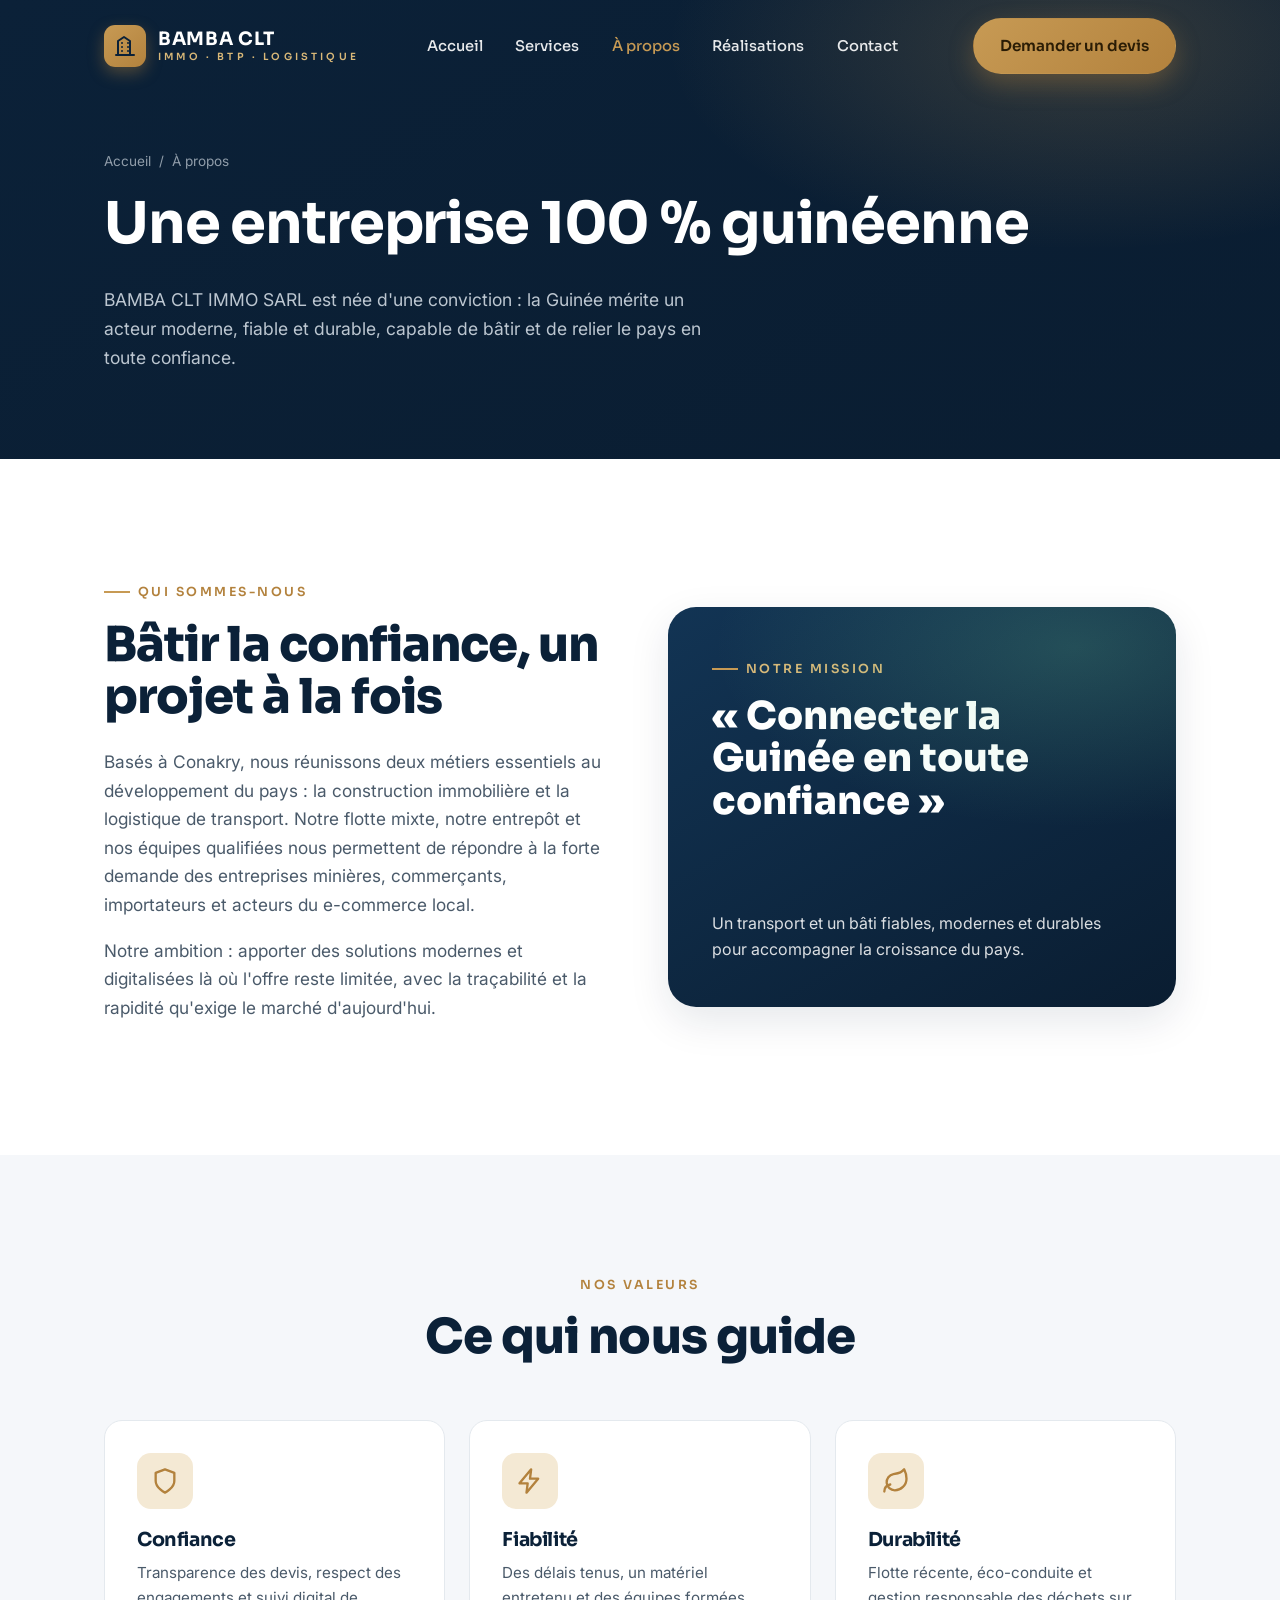
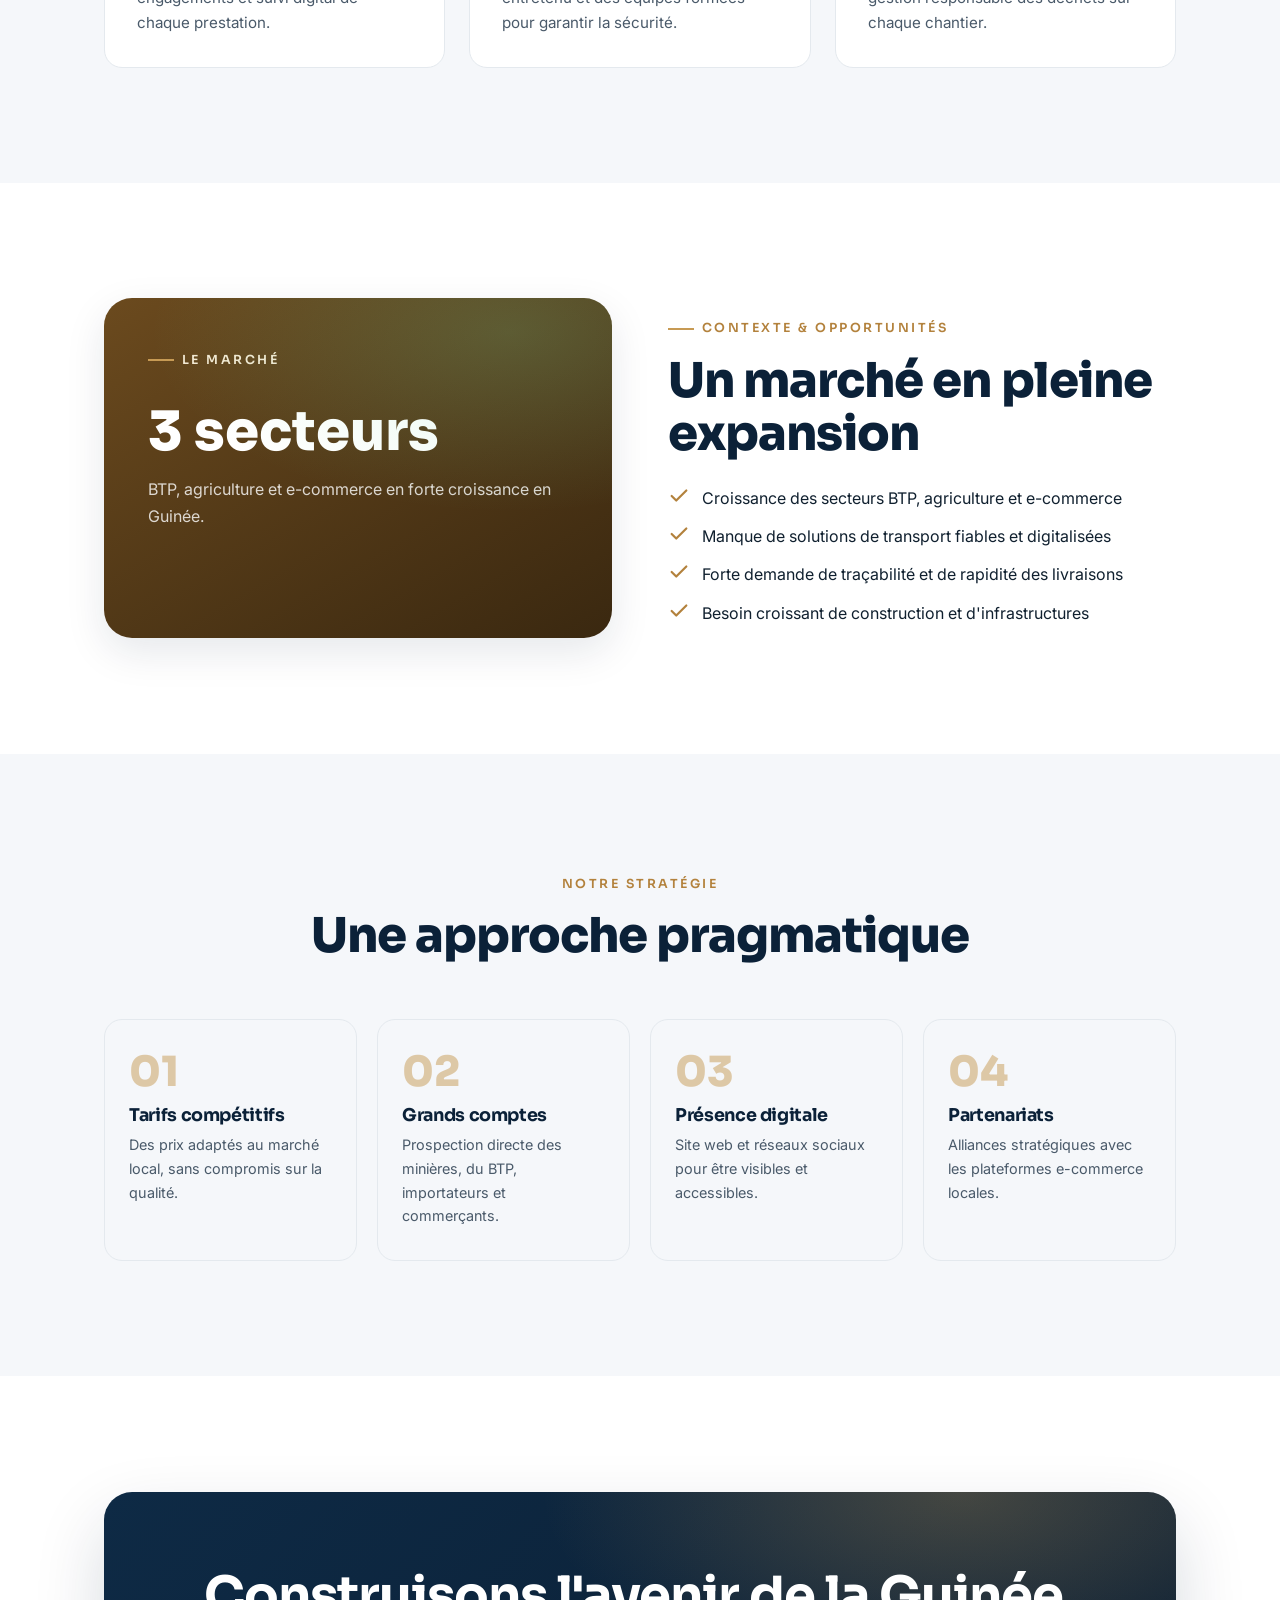
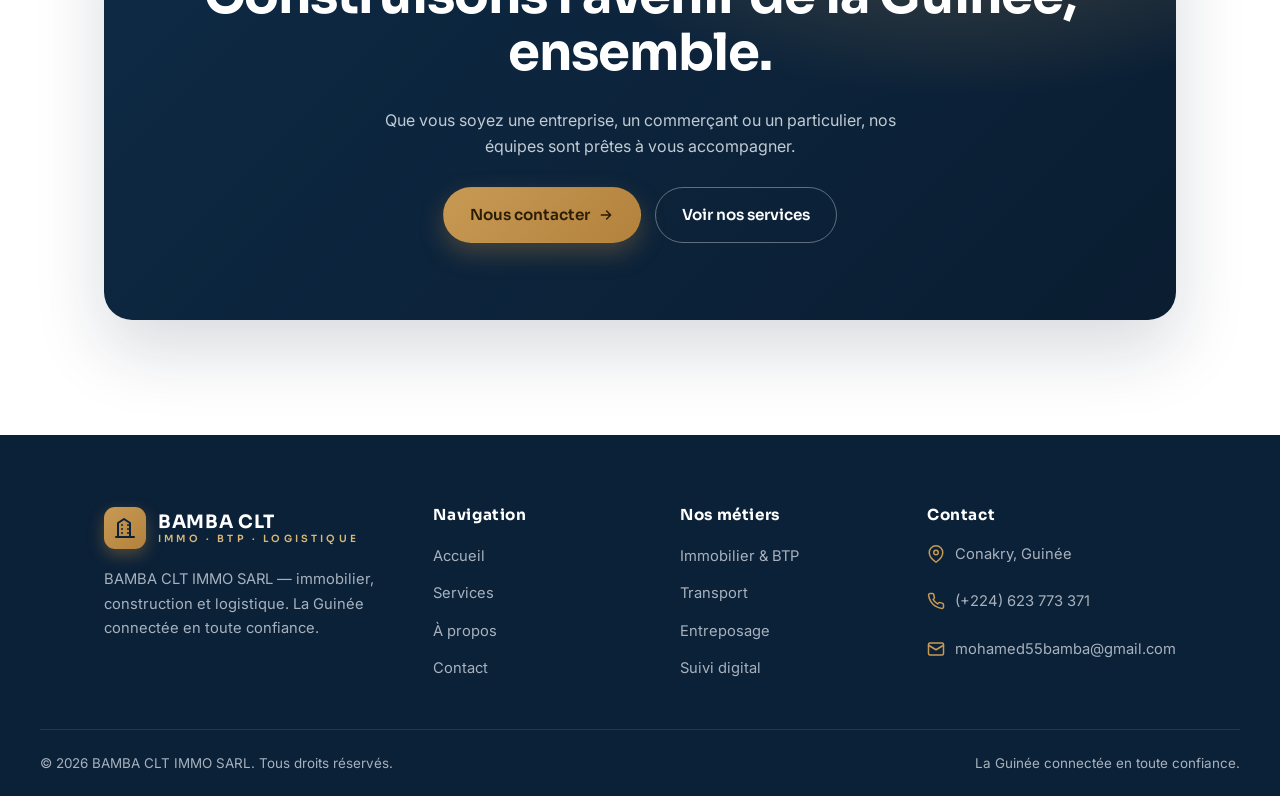
==== a-propos.html @ db842054 "feat: site web BAMBA CLT (immobilier, BTP & logistique) Site vitrine multi-pages, responsive et sans" ====
<!DOCTYPE html>
<html lang="fr">
<head>
<meta charset="UTF-8">
<meta name="viewport" content="width=device-width, initial-scale=1.0">
<title>À propos — BAMBA CLT</title>
<meta name="description" content="BAMBA CLT IMMO SARL, entreprise 100% guinéenne basée à Conakry : notre vision, nos valeurs, notre engagement durable et notre stratégie.">
<link rel="icon" type="image/png" href="assets/img/logo.png">
<link rel="preconnect" href="https://fonts.googleapis.com">
<link rel="preconnect" href="https://fonts.gstatic.com" crossorigin>
<link href="https://fonts.googleapis.com/css2?family=Sora:wght@400;500;600;700;800&family=Inter:wght@400;500;600&display=swap" rel="stylesheet">
<link rel="stylesheet" href="assets/css/style.css">
</head>
<body>

<header class="site-header">
  <div class="wrap nav">
    <a href="index.html" class="brand">
      <span class="brand-mark"><svg viewBox="0 0 24 24" fill="none" stroke="currentColor" stroke-width="2" stroke-linecap="round" stroke-linejoin="round"><path d="M3 21h18"/><path d="M5 21V7l6-4 6 4v14"/><path d="M9 9h.01M9 13h.01M9 17h.01M15 9h.01M15 13h.01M15 17h.01"/></svg></span>
      <span class="brand-name"><b>BAMBA CLT</b><span>Immo &middot; BTP &middot; Logistique</span></span>
    </a>
    <nav class="nav-links">
      <a href="index.html">Accueil</a>
      <a href="services.html">Services</a>
      <a href="a-propos.html" class="active">À propos</a>
      <a href="index.html#realisations">Réalisations</a>
      <a href="contact.html">Contact</a>
    </nav>
    <a href="contact.html" class="btn btn-gold nav-cta">Demander un devis</a>
    <button class="nav-toggle" aria-label="Ouvrir le menu"><span></span><span></span><span></span></button>
  </div>
</header>

<div class="mobile-panel" aria-hidden="true">
  <button class="close" aria-label="Fermer">&times;</button>
  <a href="index.html">Accueil</a>
  <a href="services.html">Services</a>
  <a href="a-propos.html">À propos</a>
  <a href="index.html#realisations">Réalisations</a>
  <a href="contact.html">Contact</a>
  <a href="contact.html" class="btn btn-gold">Demander un devis</a>
</div>

<section class="page-hero">
  <div class="wrap">
    <div class="crumbs"><a href="index.html">Accueil</a> / <span>À propos</span></div>
    <h1 data-reveal>Une entreprise 100&nbsp;% guinéenne</h1>
    <p data-reveal class="d1">BAMBA CLT IMMO SARL est née d'une conviction : la Guinée mérite un acteur moderne, fiable et durable, capable de bâtir et de relier le pays en toute confiance.</p>
  </div>
</section>

<!-- STORY -->
<section class="section">
  <div class="wrap split">
    <div data-reveal>
      <span class="kicker">Qui sommes-nous</span>
      <h2 class="section-title">Bâtir la confiance, un projet à la fois</h2>
      <p class="section-sub">Basés à Conakry, nous réunissons deux métiers essentiels au développement du pays : la construction immobilière et la logistique de transport. Notre flotte mixte, notre entrepôt et nos équipes qualifiées nous permettent de répondre à la forte demande des entreprises minières, commerçants, importateurs et acteurs du e-commerce local.</p>
      <p class="section-sub">Notre ambition : apporter des solutions modernes et digitalisées là où l'offre reste limitée, avec la traçabilité et la rapidité qu'exige le marché d'aujourd'hui.</p>
    </div>
    <div class="eco-visual d1" data-reveal style="background:linear-gradient(150deg,var(--navy-700),#0a1d31)">
      <div>
        <span class="kicker" style="color:var(--gold-400)">Notre mission</span>
        <div class="big" style="font-size:2.4rem;line-height:1.1">« Connecter la Guinée en toute confiance »</div>
      </div>
      <p style="position:relative;color:rgba(255,255,255,.85);margin:0">Un transport et un bâti fiables, modernes et durables pour accompagner la croissance du pays.</p>
    </div>
  </div>
</section>

<!-- VALUES -->
<section class="section" style="background:var(--cloud)">
  <div class="wrap">
    <div class="section-head center" data-reveal>
      <span class="kicker">Nos valeurs</span>
      <h2 class="section-title">Ce qui nous guide</h2>
    </div>
    <div class="services-grid">
      <article class="service-card" data-reveal>
        <div class="service-ico"><svg viewBox="0 0 24 24" fill="none" stroke="currentColor" stroke-width="2" stroke-linecap="round" stroke-linejoin="round"><path d="M12 22s8-4 8-10V5l-8-3-8 3v7c0 6 8 10 8 10z"/></svg></div>
        <h3>Confiance</h3>
        <p>Transparence des devis, respect des engagements et suivi digital de chaque prestation.</p>
      </article>
      <article class="service-card d1" data-reveal>
        <div class="service-ico"><svg viewBox="0 0 24 24" fill="none" stroke="currentColor" stroke-width="2" stroke-linecap="round" stroke-linejoin="round"><path d="M13 2 3 14h7l-1 8 10-12h-7l1-8z"/></svg></div>
        <h3>Fiabilité</h3>
        <p>Des délais tenus, un matériel entretenu et des équipes formées pour garantir la sécurité.</p>
      </article>
      <article class="service-card d2" data-reveal>
        <div class="service-ico"><svg viewBox="0 0 24 24" fill="none" stroke="currentColor" stroke-width="2" stroke-linecap="round" stroke-linejoin="round"><path d="M11 20A7 7 0 0 1 9.8 6.1C15.5 5 17 4.48 19 2c1 2 2 4.18 2 8 0 5.5-4.78 10-10 10Z"/><path d="M2 21c0-3 1.85-5.36 5.08-6"/></svg></div>
        <h3>Durabilité</h3>
        <p>Flotte récente, éco-conduite et gestion responsable des déchets sur chaque chantier.</p>
      </article>
    </div>
  </div>
</section>

<!-- CONTEXT / OPPORTUNITY -->
<section class="section">
  <div class="wrap split">
    <div class="eco-visual" data-reveal style="background:linear-gradient(150deg,#6b4a1e,#3a2810);min-height:340px">
      <div>
        <span class="kicker" style="color:var(--gold-100)">Le marché</span>
        <div class="big">3 secteurs</div>
        <div class="cap">BTP, agriculture et e-commerce en forte croissance en Guinée.</div>
      </div>
    </div>
    <div data-reveal class="d1">
      <span class="kicker">Contexte &amp; opportunités</span>
      <h2 class="section-title">Un marché en pleine expansion</h2>
      <ul class="check-list">
        <li><svg viewBox="0 0 24 24" fill="none" stroke="currentColor" stroke-width="2.4" stroke-linecap="round" stroke-linejoin="round"><path d="M20 6 9 17l-5-5"/></svg> Croissance des secteurs BTP, agriculture et e-commerce</li>
        <li><svg viewBox="0 0 24 24" fill="none" stroke="currentColor" stroke-width="2.4" stroke-linecap="round" stroke-linejoin="round"><path d="M20 6 9 17l-5-5"/></svg> Manque de solutions de transport fiables et digitalisées</li>
        <li><svg viewBox="0 0 24 24" fill="none" stroke="currentColor" stroke-width="2.4" stroke-linecap="round" stroke-linejoin="round"><path d="M20 6 9 17l-5-5"/></svg> Forte demande de traçabilité et de rapidité des livraisons</li>
        <li><svg viewBox="0 0 24 24" fill="none" stroke="currentColor" stroke-width="2.4" stroke-linecap="round" stroke-linejoin="round"><path d="M20 6 9 17l-5-5"/></svg> Besoin croissant de construction et d'infrastructures</li>
      </ul>
    </div>
  </div>
</section>

<!-- STRATEGY -->
<section class="section" style="background:var(--cloud)">
  <div class="wrap">
    <div class="section-head center" data-reveal>
      <span class="kicker">Notre stratégie</span>
      <h2 class="section-title">Une approche pragmatique</h2>
    </div>
    <div class="process-grid">
      <div class="step" data-reveal><div class="num"></div><h4>Tarifs compétitifs</h4><p>Des prix adaptés au marché local, sans compromis sur la qualité.</p></div>
      <div class="step d1" data-reveal><div class="num"></div><h4>Grands comptes</h4><p>Prospection directe des minières, du BTP, importateurs et commerçants.</p></div>
      <div class="step d2" data-reveal><div class="num"></div><h4>Présence digitale</h4><p>Site web et réseaux sociaux pour être visibles et accessibles.</p></div>
      <div class="step d3" data-reveal><div class="num"></div><h4>Partenariats</h4><p>Alliances stratégiques avec les plateformes e-commerce locales.</p></div>
    </div>
  </div>
</section>

<!-- CTA -->
<section class="section">
  <div class="wrap">
    <div class="cta-band" data-reveal>
      <h2>Construisons l'avenir de la Guinée, ensemble.</h2>
      <p>Que vous soyez une entreprise, un commerçant ou un particulier, nos équipes sont prêtes à vous accompagner.</p>
      <div class="cta-actions">
        <a href="contact.html" class="btn btn-gold">Nous contacter
          <svg viewBox="0 0 24 24" fill="none" stroke="currentColor" stroke-width="2.2" stroke-linecap="round" stroke-linejoin="round"><path d="M5 12h14M13 6l6 6-6 6"/></svg>
        </a>
        <a href="services.html" class="btn btn-ghost">Voir nos services</a>
      </div>
    </div>
  </div>
</section>

<footer class="site-footer">
  <div class="wrap footer-grid">
    <div class="footer-about">
      <a href="index.html" class="brand">
        <span class="brand-mark"><svg viewBox="0 0 24 24" fill="none" stroke="currentColor" stroke-width="2" stroke-linecap="round" stroke-linejoin="round"><path d="M3 21h18"/><path d="M5 21V7l6-4 6 4v14"/><path d="M9 9h.01M9 13h.01M9 17h.01M15 9h.01M15 13h.01M15 17h.01"/></svg></span>
        <span class="brand-name"><b>BAMBA CLT</b><span>Immo &middot; BTP &middot; Logistique</span></span>
      </a>
      <p>BAMBA CLT IMMO SARL — immobilier, construction et logistique. La Guinée connectée en toute confiance.</p>
    </div>
    <div><h4>Navigation</h4><ul class="footer-links"><li><a href="index.html">Accueil</a></li><li><a href="services.html">Services</a></li><li><a href="a-propos.html">À propos</a></li><li><a href="contact.html">Contact</a></li></ul></div>
    <div><h4>Nos métiers</h4><ul class="footer-links"><li><a href="services.html#btp">Immobilier &amp; BTP</a></li><li><a href="services.html#logistique">Transport</a></li><li><a href="services.html#logistique">Entreposage</a></li><li><a href="services.html#logistique">Suivi digital</a></li></ul></div>
    <div><h4>Contact</h4><ul class="footer-links footer-contact">
      <li><svg viewBox="0 0 24 24" fill="none" stroke="currentColor" stroke-width="2" stroke-linecap="round" stroke-linejoin="round"><path d="M21 10c0 7-9 13-9 13s-9-6-9-13a9 9 0 0 1 18 0z"/><circle cx="12" cy="10" r="3"/></svg> Conakry, Guinée</li>
      <li><svg viewBox="0 0 24 24" fill="none" stroke="currentColor" stroke-width="2" stroke-linecap="round" stroke-linejoin="round"><path d="M22 16.92v3a2 2 0 0 1-2.18 2 19.79 19.79 0 0 1-8.63-3.07 19.5 19.5 0 0 1-6-6 19.79 19.79 0 0 1-3.07-8.67A2 2 0 0 1 4.11 2h3a2 2 0 0 1 2 1.72c.13.96.36 1.9.7 2.81a2 2 0 0 1-.45 2.11L8.09 9.91a16 16 0 0 0 6 6l1.27-1.27a2 2 0 0 1 2.11-.45c.9.34 1.85.57 2.81.7A2 2 0 0 1 22 16.92z"/></svg> <a href="tel:+224623773371">(+224) 623 773 371</a></li>
      <li><svg viewBox="0 0 24 24" fill="none" stroke="currentColor" stroke-width="2" stroke-linecap="round" stroke-linejoin="round"><rect x="2" y="4" width="20" height="16" rx="2"/><path d="m22 7-10 6L2 7"/></svg> <a href="mailto:mohamed55bamba@gmail.com">mohamed55bamba@gmail.com</a></li>
    </ul></div>
  </div>
  <div class="wrap footer-bottom">
    <span>&copy; <span id="year">2026</span> BAMBA CLT IMMO SARL. Tous droits réservés.</span>
    <span>La Guinée connectée en toute confiance.</span>
  </div>
</footer>

<script src="assets/js/main.js"></script>
</body>
</html>
---- assets/css/style.css ----
/* ============================================================
   BAMBA CLT — Design System
   Immobilier • BTP • Logistique
   Palette : Bleu marine profond + Or / bronze
   ============================================================ */

:root {
  /* Brand */
  --navy-900: #0b2138;
  --navy-800: #0e2a45;
  --navy-700: #123454;
  --navy-600: #1a4a75;
  --navy-500: #2a6394;
  --gold-600: #b3823d;
  --gold-500: #c79a54;
  --gold-400: #d9b878;
  --gold-100: #f4e9d4;

  /* Neutrals */
  --ink: #10202f;
  --slate: #4a5a6a;
  --mist: #8496a6;
  --line: #e4e9ee;
  --cloud: #f5f7fa;
  --paper: #ffffff;

  --bg: #ffffff;
  --shadow-sm: 0 2px 10px rgba(11, 33, 56, .06);
  --shadow-md: 0 14px 40px rgba(11, 33, 56, .10);
  --shadow-lg: 0 30px 70px rgba(11, 33, 56, .16);

  --radius: 18px;
  --radius-sm: 12px;
  --radius-lg: 28px;

  --maxw: 1200px;
  --gutter: clamp(20px, 5vw, 64px);

  --ff-head: "Sora", system-ui, sans-serif;
  --ff-body: "Inter", system-ui, sans-serif;

  --ease: cubic-bezier(.22, 1, .36, 1);
}

* { box-sizing: border-box; }

html { scroll-behavior: smooth; scroll-padding-top: 92px; }

body {
  margin: 0;
  font-family: var(--ff-body);
  color: var(--ink);
  background: var(--bg);
  line-height: 1.65;
  -webkit-font-smoothing: antialiased;
  overflow-x: hidden;
}

img { max-width: 100%; display: block; }
a { color: inherit; text-decoration: none; }

h1, h2, h3, h4 {
  font-family: var(--ff-head);
  line-height: 1.1;
  margin: 0 0 .5em;
  letter-spacing: -0.02em;
  color: var(--navy-900);
}

p { margin: 0 0 1em; }

.wrap { max-width: var(--maxw); margin-inline: auto; padding-inline: var(--gutter); }

/* ---------- Buttons ---------- */
.btn {
  display: inline-flex; align-items: center; gap: .55em;
  font-family: var(--ff-head);
  font-weight: 600; font-size: .95rem;
  padding: .95em 1.7em;
  border-radius: 999px;
  border: 1.5px solid transparent;
  cursor: pointer;
  transition: transform .3s var(--ease), box-shadow .3s var(--ease), background .3s, color .3s, border-color .3s;
  will-change: transform;
}
.btn svg { width: 1.05em; height: 1.05em; }
.btn-gold {
  background: linear-gradient(135deg, var(--gold-500), var(--gold-600));
  color: #2a1c05;
  box-shadow: 0 10px 24px rgba(179, 130, 61, .34);
}
.btn-gold:hover { transform: translateY(-3px); box-shadow: 0 16px 34px rgba(179, 130, 61, .46); }
.btn-navy { background: var(--navy-800); color: #fff; }
.btn-navy:hover { transform: translateY(-3px); background: var(--navy-700); box-shadow: var(--shadow-md); }
.btn-ghost { border-color: rgba(255,255,255,.35); color: #fff; }
.btn-ghost:hover { background: rgba(255,255,255,.12); border-color: #fff; }
.btn-outline { border-color: var(--line); color: var(--navy-800); background: #fff; }
.btn-outline:hover { border-color: var(--gold-500); color: var(--gold-600); transform: translateY(-3px); }

/* ---------- Header / Nav ---------- */
.site-header {
  position: fixed; inset: 0 0 auto 0; z-index: 100;
  transition: background .4s var(--ease), box-shadow .4s, padding .4s;
  padding: 18px 0;
}
.site-header.scrolled {
  background: rgba(255,255,255,.86);
  backdrop-filter: blur(14px) saturate(140%);
  box-shadow: var(--shadow-sm);
  padding: 10px 0;
}
.nav { display: flex; align-items: center; justify-content: space-between; gap: 24px; }
.brand { display: flex; align-items: center; gap: 12px; font-family: var(--ff-head); font-weight: 800; }
.brand-mark {
  width: 42px; height: 42px; border-radius: 11px; flex: none;
  background: linear-gradient(140deg, var(--gold-500), var(--gold-600));
  display: grid; place-items: center; color: var(--navy-900);
  box-shadow: 0 6px 16px rgba(179,130,61,.4);
}
.brand-mark svg { width: 24px; height: 24px; }
.brand-name { display: flex; flex-direction: column; line-height: 1; }
.brand-name b { font-size: 1.15rem; letter-spacing: .04em; color: #fff; transition: color .4s; }
.brand-name span { font-size: .62rem; letter-spacing: .32em; text-transform: uppercase; color: var(--gold-400); font-weight: 600; margin-top: 3px; }
.scrolled .brand-name b { color: var(--navy-900); }

.nav-links { display: flex; align-items: center; gap: 6px; }
.nav-links a {
  font-family: var(--ff-head); font-weight: 500; font-size: .92rem;
  color: rgba(255,255,255,.9); padding: .5em .9em; border-radius: 999px;
  transition: color .3s, background .3s;
}
.scrolled .nav-links a { color: var(--slate); }
.nav-links a:hover, .nav-links a.active { color: var(--gold-500); }
.scrolled .nav-links a:hover, .scrolled .nav-links a.active { color: var(--gold-600); background: var(--gold-100); }
.nav-cta { margin-left: 8px; }

.nav-toggle { display: none; background: none; border: 0; cursor: pointer; padding: 8px; }
.nav-toggle span { display: block; width: 26px; height: 2.5px; background: #fff; border-radius: 2px; transition: .3s; }
.scrolled .nav-toggle span { background: var(--navy-900); }
.nav-toggle span + span { margin-top: 6px; }

/* ---------- Hero ---------- */
.hero {
  position: relative; min-height: 100vh;
  display: flex; align-items: center;
  color: #fff; overflow: hidden;
  background:
    radial-gradient(1200px 600px at 78% 12%, rgba(199,154,84,.28), transparent 60%),
    radial-gradient(900px 500px at 8% 90%, rgba(42,99,148,.4), transparent 60%),
    linear-gradient(160deg, var(--navy-900) 0%, #0a1d31 55%, #08182a 100%);
}
.hero::after {
  content: ""; position: absolute; inset: 0;
  background-image:
    linear-gradient(rgba(255,255,255,.04) 1px, transparent 1px),
    linear-gradient(90deg, rgba(255,255,255,.04) 1px, transparent 1px);
  background-size: 64px 64px;
  mask-image: radial-gradient(circle at 50% 40%, #000 0%, transparent 78%);
  pointer-events: none;
}
.hero-inner { position: relative; z-index: 2; display: grid; grid-template-columns: 1.15fr .85fr; gap: 48px; align-items: center; width: 100%; padding-block: 130px 90px; }
.eyebrow {
  display: inline-flex; align-items: center; gap: 10px;
  font-family: var(--ff-head); font-weight: 600; font-size: .78rem;
  letter-spacing: .22em; text-transform: uppercase; color: var(--gold-400);
  padding: .5em 1em; border: 1px solid rgba(199,154,84,.4); border-radius: 999px;
  background: rgba(199,154,84,.08);
}
.eyebrow .dot { width: 7px; height: 7px; border-radius: 50%; background: var(--gold-500); box-shadow: 0 0 0 4px rgba(199,154,84,.25); animation: pulse 2.4s infinite; }
@keyframes pulse { 50% { box-shadow: 0 0 0 8px rgba(199,154,84,0); } }

.hero h1 { color: #fff; font-size: clamp(2.5rem, 6vw, 4.6rem); font-weight: 800; margin-top: 22px; }
.hero h1 .accent { background: linear-gradient(120deg, var(--gold-400), var(--gold-600)); -webkit-background-clip: text; background-clip: text; color: transparent; }
.hero-lead { font-size: clamp(1.05rem, 1.8vw, 1.28rem); color: rgba(233,240,247,.82); max-width: 42ch; margin: 20px 0 34px; }
.hero-actions { display: flex; flex-wrap: wrap; gap: 14px; }
.hero-meta { display: flex; gap: 34px; margin-top: 46px; flex-wrap: wrap; }
.hero-meta .m b { display: block; font-family: var(--ff-head); font-size: 1.9rem; color: #fff; font-weight: 800; }
.hero-meta .m span { font-size: .8rem; color: rgba(233,240,247,.62); letter-spacing: .05em; }

/* Hero visual card */
.hero-card {
  position: relative; border-radius: var(--radius-lg);
  padding: 8px; background: linear-gradient(160deg, rgba(255,255,255,.16), rgba(255,255,255,.02));
  border: 1px solid rgba(255,255,255,.16);
  box-shadow: var(--shadow-lg);
  backdrop-filter: blur(6px);
}
.hero-card-inner { background: linear-gradient(165deg, #10314f, #0a2036); border-radius: 22px; padding: 28px; }
.hero-card h3 { color: #fff; font-size: 1.15rem; }
.hero-pillars { display: grid; gap: 14px; margin-top: 6px; }
.hero-pillar { display: flex; gap: 14px; align-items: flex-start; padding: 16px; border-radius: 14px; background: rgba(255,255,255,.05); border: 1px solid rgba(255,255,255,.07); transition: transform .3s var(--ease), background .3s; }
.hero-pillar:hover { transform: translateX(6px); background: rgba(199,154,84,.12); }
.hero-pillar .ico { width: 44px; height: 44px; flex: none; border-radius: 12px; display: grid; place-items: center; background: linear-gradient(140deg, var(--gold-500), var(--gold-600)); color: var(--navy-900); }
.hero-pillar .ico svg { width: 24px; height: 24px; }
.hero-pillar b { color: #fff; font-family: var(--ff-head); display: block; font-size: .98rem; }
.hero-pillar span { color: rgba(233,240,247,.66); font-size: .84rem; }

.scroll-cue { position: absolute; bottom: 26px; left: 50%; transform: translateX(-50%); z-index: 3; color: rgba(255,255,255,.6); font-size: .72rem; letter-spacing: .2em; text-transform: uppercase; display: flex; flex-direction: column; align-items: center; gap: 8px; }
.scroll-cue .line { width: 1px; height: 40px; background: linear-gradient(var(--gold-500), transparent); animation: drop 1.8s infinite; }
@keyframes drop { 0% { transform: scaleY(0); transform-origin: top; } 50% { transform: scaleY(1); transform-origin: top; } 51% { transform-origin: bottom; } 100% { transform: scaleY(0); transform-origin: bottom; } }

/* ---------- Section basics ---------- */
section { position: relative; }
.section { padding-block: clamp(70px, 9vw, 130px); }
.section-head { max-width: 680px; margin-bottom: 56px; }
.section-head.center { margin-inline: auto; text-align: center; }
.kicker {
  display: inline-flex; align-items: center; gap: 8px;
  font-family: var(--ff-head); font-weight: 600; font-size: .78rem;
  letter-spacing: .2em; text-transform: uppercase; color: var(--gold-600);
  margin-bottom: 16px;
}
.kicker::before { content: ""; width: 26px; height: 2px; background: var(--gold-500); }
.center .kicker::before { display: none; }
.section-title { font-size: clamp(1.9rem, 4vw, 3rem); font-weight: 800; }
.section-sub { color: var(--slate); font-size: 1.08rem; margin-top: 14px; }

/* ---------- Marquee (trust bar) ---------- */
.trust { background: var(--navy-900); color: rgba(255,255,255,.7); padding: 22px 0; overflow: hidden; }
.marquee { display: flex; gap: 60px; white-space: nowrap; animation: scroll-x 26s linear infinite; width: max-content; }
.marquee span { font-family: var(--ff-head); font-weight: 600; letter-spacing: .05em; display: inline-flex; align-items: center; gap: 14px; font-size: .95rem; }
.marquee span::after { content: "◆"; color: var(--gold-500); font-size: .6rem; }
@keyframes scroll-x { to { transform: translateX(-50%); } }

/* ---------- Pillars / Divisions ---------- */
.divisions { display: grid; grid-template-columns: 1fr 1fr; gap: 28px; }
.division {
  position: relative; overflow: hidden;
  border-radius: var(--radius-lg); padding: 44px;
  color: #fff; min-height: 380px;
  display: flex; flex-direction: column; justify-content: flex-end;
  box-shadow: var(--shadow-md);
  isolation: isolate;
}
.division.btp { background: linear-gradient(150deg, #123454, #0b2138); }
.division.logi { background: linear-gradient(150deg, #1a4a75, #0e2a45); }
.division::before {
  content: ""; position: absolute; inset: 0; z-index: -1; opacity: .5;
  background-repeat: no-repeat; background-position: top -30px right -30px; background-size: 240px;
}
.division .badge {
  position: absolute; top: 34px; left: 44px;
  width: 62px; height: 62px; border-radius: 16px;
  background: linear-gradient(140deg, var(--gold-500), var(--gold-600));
  display: grid; place-items: center; color: var(--navy-900);
  box-shadow: 0 10px 26px rgba(0,0,0,.3);
}
.division .badge svg { width: 34px; height: 34px; }
.division h3 { color: #fff; font-size: 1.65rem; margin-bottom: 8px; }
.division p { color: rgba(233,240,247,.78); margin-bottom: 20px; }
.division ul { list-style: none; padding: 0; margin: 0 0 26px; display: grid; gap: 10px; }
.division li { display: flex; align-items: center; gap: 10px; font-size: .92rem; color: rgba(233,240,247,.9); }
.division li svg { width: 18px; height: 18px; color: var(--gold-400); flex: none; }
.division .link { font-family: var(--ff-head); font-weight: 600; color: var(--gold-400); display: inline-flex; align-items: center; gap: 8px; transition: gap .3s; }
.division:hover .link { gap: 14px; }

/* ---------- Services grid ---------- */
.services-grid { display: grid; grid-template-columns: repeat(3, 1fr); gap: 24px; }
.service-card {
  background: var(--paper); border: 1px solid var(--line); border-radius: var(--radius);
  padding: 32px; transition: transform .4s var(--ease), box-shadow .4s, border-color .4s;
  position: relative; overflow: hidden;
}
.service-card::before { content: ""; position: absolute; inset: 0 0 auto 0; height: 3px; background: linear-gradient(90deg, var(--gold-500), var(--gold-600)); transform: scaleX(0); transform-origin: left; transition: transform .4s var(--ease); }
.service-card:hover { transform: translateY(-8px); box-shadow: var(--shadow-md); border-color: transparent; }
.service-card:hover::before { transform: scaleX(1); }
.service-ico { width: 56px; height: 56px; border-radius: 14px; background: var(--gold-100); color: var(--gold-600); display: grid; place-items: center; margin-bottom: 20px; transition: background .4s, color .4s; }
.service-ico svg { width: 28px; height: 28px; }
.service-card:hover .service-ico { background: linear-gradient(140deg, var(--gold-500), var(--gold-600)); color: #fff; }
.service-card h3 { font-size: 1.2rem; }
.service-card p { color: var(--slate); font-size: .95rem; margin: 0; }

/* ---------- Stats ---------- */
.stats { background: linear-gradient(150deg, var(--navy-900), #0a1d31); color: #fff; }
.stats-grid { display: grid; grid-template-columns: repeat(4, 1fr); gap: 20px; }
.stat { text-align: center; padding: 24px; border-radius: var(--radius); background: rgba(255,255,255,.04); border: 1px solid rgba(255,255,255,.08); }
.stat b { display: block; font-family: var(--ff-head); font-size: clamp(2.2rem, 5vw, 3.2rem); font-weight: 800; background: linear-gradient(120deg, var(--gold-400), var(--gold-600)); -webkit-background-clip: text; background-clip: text; color: transparent; }
.stat span { color: rgba(233,240,247,.72); font-size: .92rem; }

/* ---------- Process ---------- */
.process-grid { display: grid; grid-template-columns: repeat(4, 1fr); gap: 20px; counter-reset: step; }
.step { position: relative; padding: 32px 24px; border-radius: var(--radius); background: var(--cloud); border: 1px solid var(--line); transition: transform .4s var(--ease), box-shadow .4s; }
.step:hover { transform: translateY(-6px); box-shadow: var(--shadow-sm); }
.step .num { counter-increment: step; font-family: var(--ff-head); font-weight: 800; font-size: 2.6rem; color: var(--gold-500); opacity: .5; line-height: 1; }
.step .num::before { content: "0" counter(step); }
.step h4 { font-size: 1.1rem; margin: 12px 0 8px; }
.step p { color: var(--slate); font-size: .9rem; margin: 0; }

/* ---------- Sustainability split ---------- */
.split { display: grid; grid-template-columns: 1fr 1fr; gap: 56px; align-items: center; }
.eco-list { display: grid; gap: 18px; margin-top: 26px; }
.eco-item { display: flex; gap: 16px; align-items: flex-start; }
.eco-item .ico { width: 46px; height: 46px; flex: none; border-radius: 12px; background: #e8f2ea; color: #2e7d4f; display: grid; place-items: center; }
.eco-item .ico svg { width: 24px; height: 24px; }
.eco-item b { font-family: var(--ff-head); display: block; }
.eco-item p { color: var(--slate); font-size: .92rem; margin: 2px 0 0; }
.eco-visual { border-radius: var(--radius-lg); overflow: hidden; box-shadow: var(--shadow-md); background: linear-gradient(150deg, #0f3d29, #08281b); color: #fff; padding: 44px; min-height: 400px; display: flex; flex-direction: column; justify-content: space-between; position: relative; }
.eco-visual::after { content: ""; position: absolute; inset: 0; background: radial-gradient(600px 300px at 80% 10%, rgba(120,220,160,.2), transparent 60%); }
.eco-visual .big { font-family: var(--ff-head); font-size: 3.4rem; font-weight: 800; position: relative; }
.eco-visual .cap { color: rgba(255,255,255,.8); position: relative; }

/* ---------- Growth / finance ---------- */
.chart-card { background: var(--paper); border: 1px solid var(--line); border-radius: var(--radius-lg); padding: 40px; box-shadow: var(--shadow-sm); }
.bars { display: flex; align-items: flex-end; gap: clamp(18px, 5vw, 60px); height: 300px; padding-top: 20px; }
.bar-col { flex: 1; display: flex; flex-direction: column; align-items: center; gap: 12px; height: 100%; justify-content: flex-end; }
.bar { width: 100%; max-width: 90px; border-radius: 12px 12px 0 0; background: linear-gradient(var(--navy-500), var(--navy-700)); position: relative; height: 0; transition: height 1.2s var(--ease); }
.bar.gold { background: linear-gradient(var(--gold-400), var(--gold-600)); }
.bar .val { position: absolute; top: -28px; left: 50%; transform: translateX(-50%); font-family: var(--ff-head); font-weight: 700; font-size: .9rem; color: var(--navy-800); white-space: nowrap; }
.bar-col .lbl { font-size: .85rem; color: var(--slate); font-weight: 600; }
.legend { display: flex; gap: 24px; margin-top: 24px; flex-wrap: wrap; }
.legend i { width: 14px; height: 14px; border-radius: 4px; display: inline-block; margin-right: 8px; vertical-align: middle; }
.legend span { font-size: .88rem; color: var(--slate); }

/* ---------- Testimonials ---------- */
.quote-card { background: var(--paper); border: 1px solid var(--line); border-radius: var(--radius); padding: 34px; box-shadow: var(--shadow-sm); }
.quote-card .mark { font-family: Georgia, serif; font-size: 3.4rem; line-height: .5; color: var(--gold-500); }
.quote-card p { font-size: 1.02rem; color: var(--ink); }
.quote-who { display: flex; align-items: center; gap: 14px; margin-top: 18px; }
.quote-who .av { width: 46px; height: 46px; border-radius: 50%; background: linear-gradient(140deg, var(--navy-600), var(--navy-800)); color: #fff; display: grid; place-items: center; font-family: var(--ff-head); font-weight: 700; }
.quote-who b { display: block; font-family: var(--ff-head); font-size: .95rem; }
.quote-who span { font-size: .82rem; color: var(--mist); }

/* ---------- CTA band ---------- */
.cta-band { position: relative; overflow: hidden; border-radius: var(--radius-lg); padding: clamp(44px, 6vw, 80px); text-align: center; color: #fff; background: linear-gradient(135deg, var(--navy-800), #0a1d31); box-shadow: var(--shadow-lg); }
.cta-band::before { content: ""; position: absolute; inset: 0; background: radial-gradient(700px 340px at 80% 0%, rgba(199,154,84,.3), transparent 60%); }
.cta-band > * { position: relative; }
.cta-band h2 { color: #fff; font-size: clamp(2rem, 4.5vw, 3.2rem); }
.cta-band p { color: rgba(233,240,247,.82); max-width: 54ch; margin-inline: auto; }
.cta-actions { display: flex; gap: 14px; justify-content: center; flex-wrap: wrap; margin-top: 28px; }

/* ---------- Contact ---------- */
.contact-grid { display: grid; grid-template-columns: .9fr 1.1fr; gap: 48px; }
.contact-info .info-item { display: flex; gap: 16px; align-items: flex-start; padding: 18px 0; border-bottom: 1px solid var(--line); }
.contact-info .info-item:last-child { border-bottom: 0; }
.contact-info .ico { width: 46px; height: 46px; flex: none; border-radius: 12px; background: var(--gold-100); color: var(--gold-600); display: grid; place-items: center; }
.contact-info .ico svg { width: 22px; height: 22px; }
.contact-info b { font-family: var(--ff-head); display: block; font-size: .95rem; }
.contact-info a, .contact-info p { color: var(--slate); font-size: .95rem; margin: 2px 0 0; }
.contact-info a:hover { color: var(--gold-600); }

.form-card { background: var(--paper); border: 1px solid var(--line); border-radius: var(--radius-lg); padding: 36px; box-shadow: var(--shadow-md); }
.field { margin-bottom: 18px; }
.field label { font-family: var(--ff-head); font-size: .85rem; font-weight: 600; display: block; margin-bottom: 7px; color: var(--navy-800); }
.field input, .field select, .field textarea {
  width: 100%; padding: 13px 15px; border: 1.5px solid var(--line); border-radius: var(--radius-sm);
  font-family: var(--ff-body); font-size: .95rem; color: var(--ink); background: var(--cloud);
  transition: border-color .3s, background .3s, box-shadow .3s;
}
.field input:focus, .field select:focus, .field textarea:focus { outline: none; border-color: var(--gold-500); background: #fff; box-shadow: 0 0 0 4px rgba(199,154,84,.15); }
.field textarea { resize: vertical; min-height: 120px; }
.row-2 { display: grid; grid-template-columns: 1fr 1fr; gap: 18px; }
.form-note { font-size: .82rem; color: var(--mist); margin-top: 4px; }
.form-success { display: none; padding: 16px; border-radius: var(--radius-sm); background: #e8f2ea; color: #256b41; font-size: .92rem; margin-top: 16px; }
.form-success.show { display: block; }

/* ---------- Footer ---------- */
.site-footer { background: var(--navy-900); color: rgba(233,240,247,.7); padding-top: 72px; }
.footer-grid { display: grid; grid-template-columns: 1.4fr 1fr 1fr 1.2fr; gap: 40px; padding-bottom: 48px; }
.site-footer h4 { color: #fff; font-size: .95rem; letter-spacing: .04em; margin-bottom: 18px; }
.site-footer .brand-name b { color: #fff; }
.footer-about p { font-size: .92rem; margin-top: 18px; max-width: 34ch; }
.footer-links { list-style: none; padding: 0; margin: 0; display: grid; gap: 11px; }
.footer-links a { font-size: .92rem; transition: color .3s, padding .3s; }
.footer-links a:hover { color: var(--gold-400); padding-left: 5px; }
.footer-contact li { display: flex; gap: 10px; font-size: .92rem; margin-bottom: 12px; align-items: flex-start; }
.footer-contact svg { width: 18px; height: 18px; color: var(--gold-500); flex: none; margin-top: 3px; }
.socials { display: flex; gap: 10px; margin-top: 18px; }
.socials a { width: 40px; height: 40px; border-radius: 11px; background: rgba(255,255,255,.06); display: grid; place-items: center; transition: background .3s, transform .3s; }
.socials a:hover { background: var(--gold-600); transform: translateY(-3px); }
.socials svg { width: 20px; height: 20px; color: #fff; }
.footer-bottom { border-top: 1px solid rgba(255,255,255,.1); padding: 22px 0; display: flex; justify-content: space-between; gap: 16px; flex-wrap: wrap; font-size: .84rem; }

/* ---------- Page hero (interior pages) ---------- */
.page-hero { position: relative; padding: 150px 0 70px; color: #fff; overflow: hidden; background: linear-gradient(150deg, var(--navy-900), #0a1d31); }
.page-hero::after { content: ""; position: absolute; inset: 0; background: radial-gradient(700px 340px at 85% 10%, rgba(199,154,84,.22), transparent 60%); }
.page-hero .wrap { position: relative; z-index: 1; }
.page-hero h1 { color: #fff; font-size: clamp(2.2rem, 5vw, 3.6rem); }
.page-hero p { color: rgba(233,240,247,.8); max-width: 56ch; font-size: 1.1rem; }
.crumbs { display: flex; gap: 8px; font-size: .85rem; color: rgba(233,240,247,.6); margin-bottom: 20px; }
.crumbs a:hover { color: var(--gold-400); }

/* ---------- Detail service blocks ---------- */
.svc-block { display: grid; grid-template-columns: 1fr 1fr; gap: 48px; align-items: center; }
.svc-block.rev .svc-media { order: 2; }
.svc-media { border-radius: var(--radius-lg); min-height: 360px; box-shadow: var(--shadow-md); position: relative; overflow: hidden; color: #fff; display: flex; align-items: flex-end; padding: 32px; }
.svc-media .tag { background: rgba(11,33,56,.7); backdrop-filter: blur(6px); padding: 8px 16px; border-radius: 999px; font-family: var(--ff-head); font-weight: 600; font-size: .85rem; }
.svc-media.m1 { background: linear-gradient(150deg, #123454, #0b2138); }
.svc-media.m2 { background: linear-gradient(150deg, #1a4a75, #0e2a45); }
.svc-media.m3 { background: linear-gradient(150deg, #0f3d29, #08281b); }
.svc-media.m4 { background: linear-gradient(150deg, #6b4a1e, #3a2810); }
.check-list { list-style: none; padding: 0; margin: 22px 0 0; display: grid; gap: 12px; }
.check-list li { display: flex; gap: 12px; align-items: flex-start; }
.check-list svg { width: 22px; height: 22px; color: var(--gold-600); flex: none; }

/* ---------- Reveal animation ---------- */
[data-reveal] { opacity: 0; transform: translateY(30px); transition: opacity .8s var(--ease), transform .8s var(--ease); }
[data-reveal].in { opacity: 1; transform: none; }
[data-reveal].d1 { transition-delay: .1s; }
[data-reveal].d2 { transition-delay: .2s; }
[data-reveal].d3 { transition-delay: .3s; }

/* ---------- Mobile nav panel ---------- */
.mobile-panel {
  position: fixed; inset: 0; z-index: 99; background: rgba(8,24,42,.98);
  backdrop-filter: blur(10px); display: flex; flex-direction: column; justify-content: center;
  gap: 6px; padding: var(--gutter); transform: translateX(100%); transition: transform .45s var(--ease);
}
.mobile-panel.open { transform: none; }
.mobile-panel a { font-family: var(--ff-head); font-size: 1.6rem; color: #fff; font-weight: 700; padding: 12px 0; border-bottom: 1px solid rgba(255,255,255,.08); }
.mobile-panel a:hover { color: var(--gold-400); }
.mobile-panel .close { position: absolute; top: 24px; right: 24px; background: none; border: 0; color: #fff; font-size: 2rem; cursor: pointer; }
.mobile-panel .btn { margin-top: 24px; justify-content: center; }

/* ---------- Responsive ---------- */
@media (max-width: 980px) {
  .hero-inner { grid-template-columns: 1fr; gap: 40px; padding-block: 120px 70px; }
  .hero-card { max-width: 480px; }
  .divisions, .split, .contact-grid, .svc-block, .svc-block.rev .svc-media { grid-template-columns: 1fr; }
  .svc-block.rev .svc-media { order: 0; }
  .services-grid { grid-template-columns: 1fr 1fr; }
  .stats-grid, .process-grid { grid-template-columns: 1fr 1fr; }
  .footer-grid { grid-template-columns: 1fr 1fr; }
  .nav-links, .nav-cta { display: none; }
  .nav-toggle { display: block; }
}
@media (max-width: 560px) {
  .services-grid, .stats-grid, .process-grid, .footer-grid, .row-2 { grid-template-columns: 1fr; }
  .hero-meta { gap: 22px; }
  .bars { gap: 12px; }
}

@media (prefers-reduced-motion: reduce) {
  * { animation: none !important; transition: none !important; }
  [data-reveal] { opacity: 1; transform: none; }
}
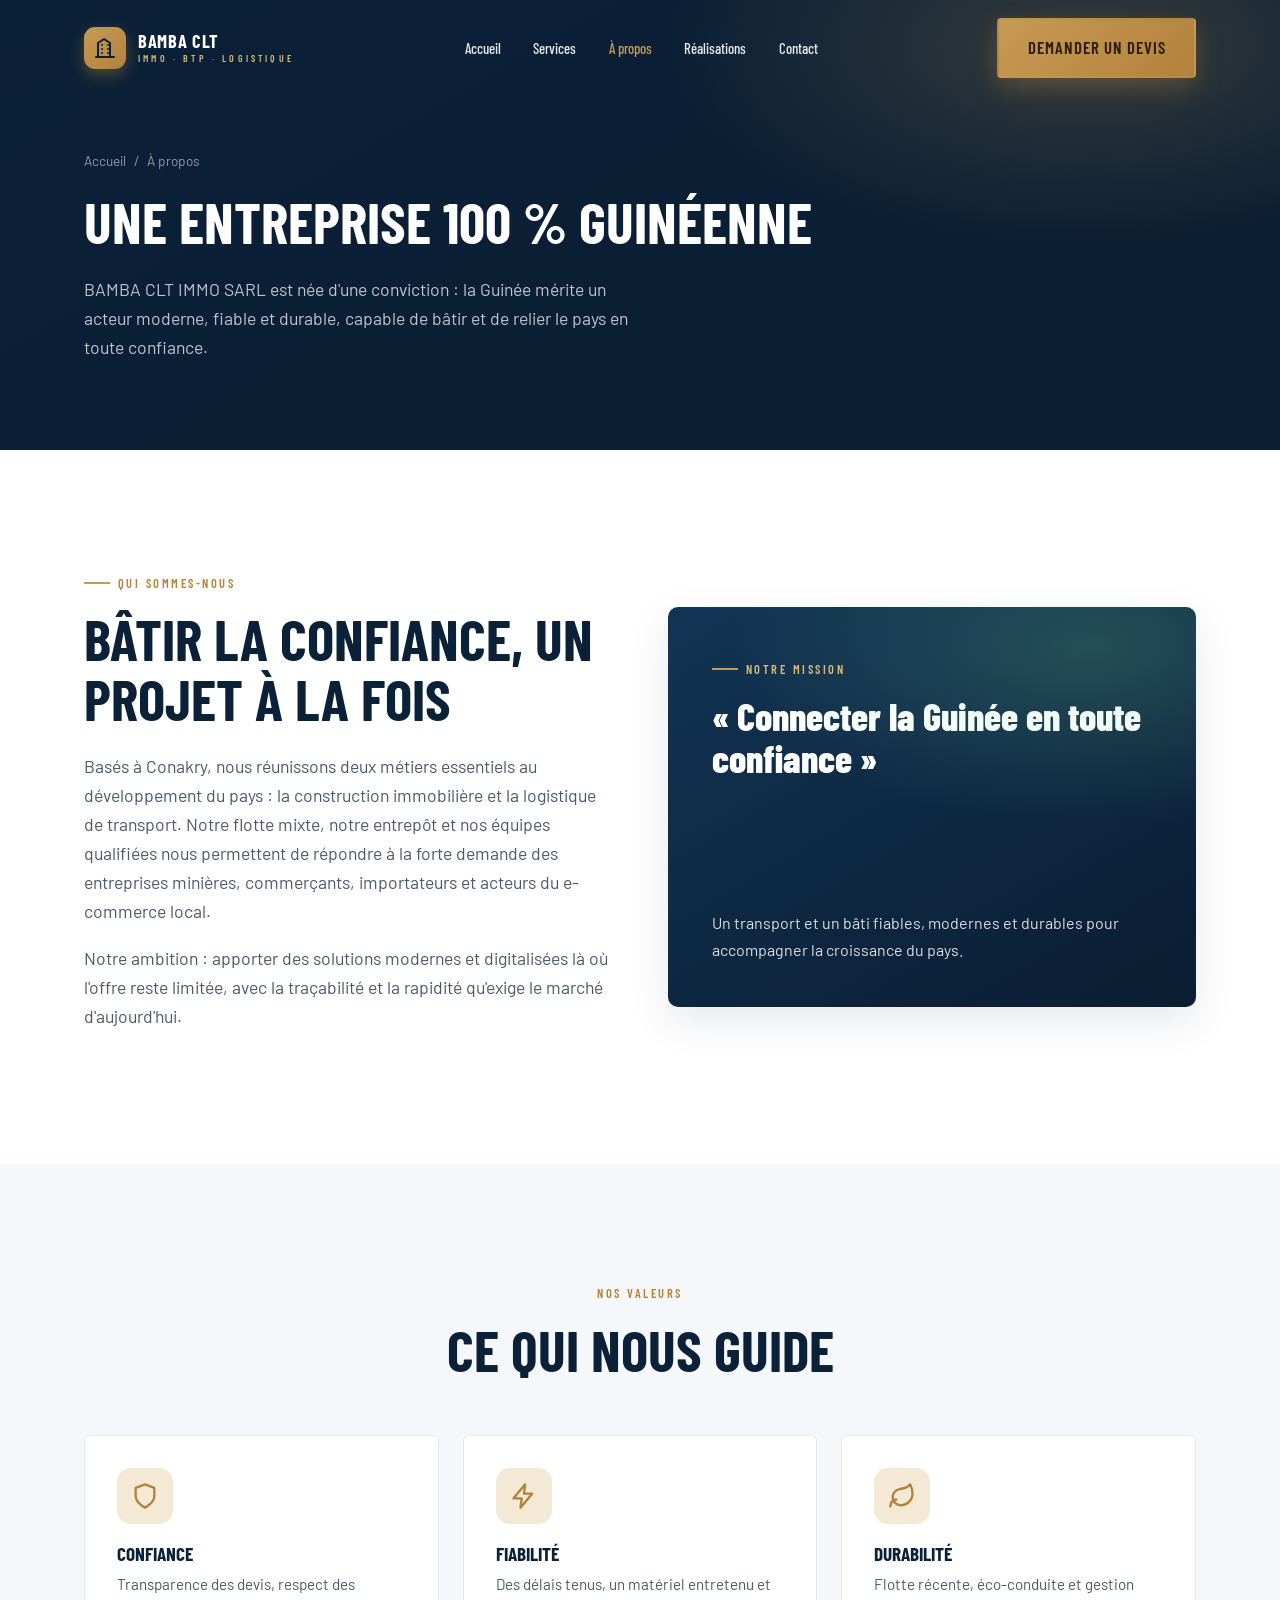
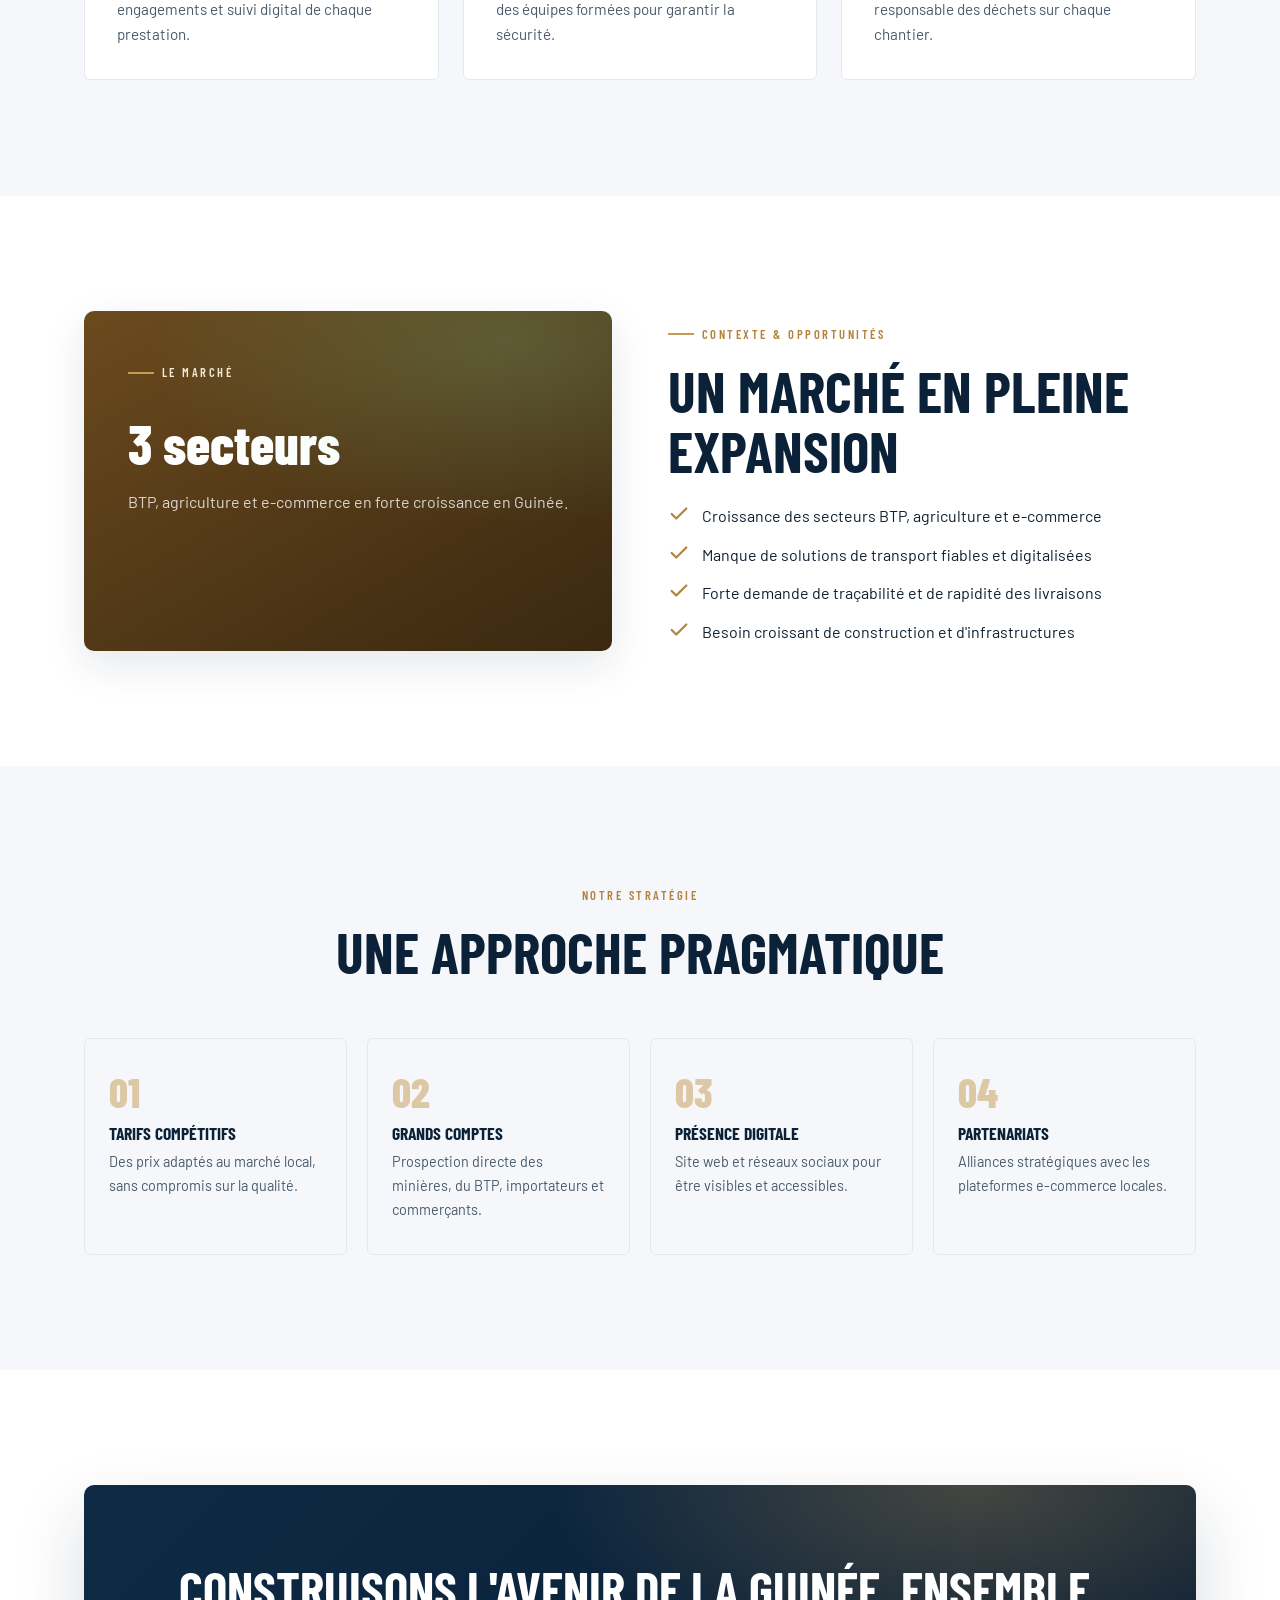
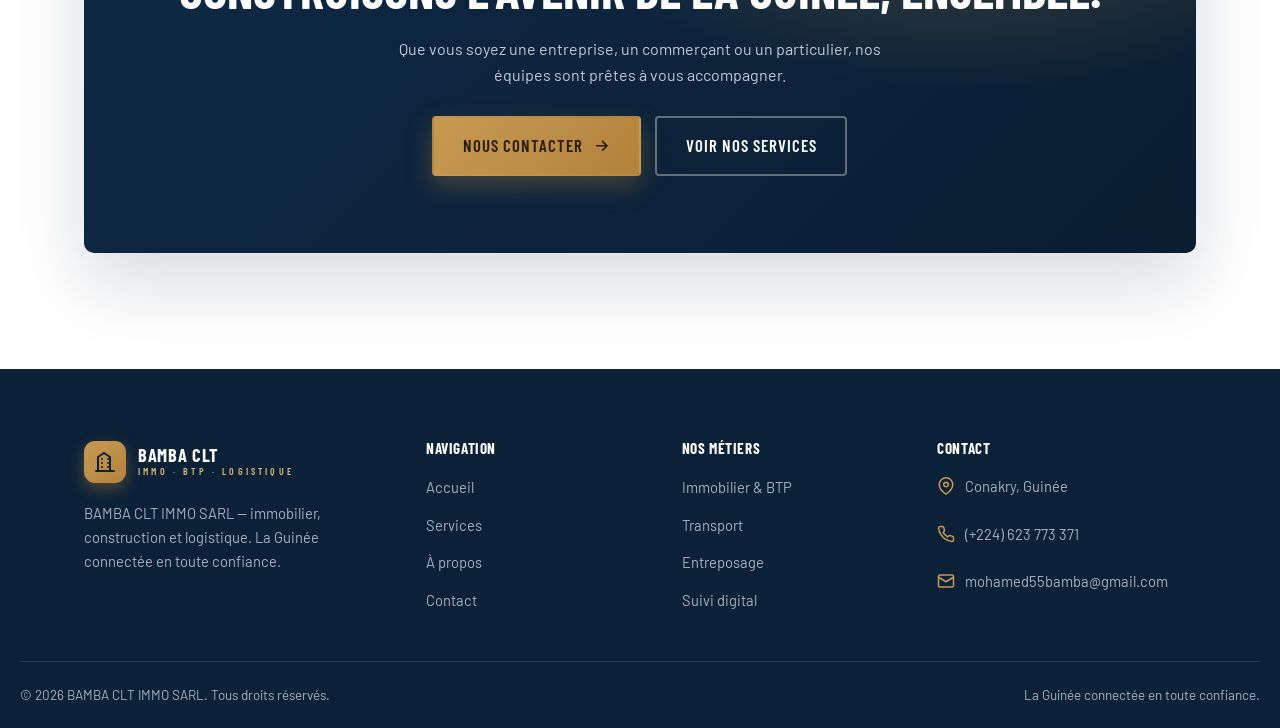
==== commit d7362428: "style: refonte inspirée des templates BTP (style « Buildu ») - Typographie condensée en capitales (B" ====
--- a/a-propos.html
+++ b/a-propos.html
@@ -6,9 +6,22 @@
 <title>À propos — BAMBA CLT</title>
 <meta name="description" content="BAMBA CLT IMMO SARL, entreprise 100% guinéenne basée à Conakry : notre vision, nos valeurs, notre engagement durable et notre stratégie.">
 <link rel="icon" type="image/png" href="assets/img/logo.png">
+<link rel="canonical" href="https://www.bamba-logistique.com/a-propos.html">
+<meta property="og:type" content="website">
+<meta property="og:site_name" content="BAMBA CLT IMMO SARL">
+<meta property="og:locale" content="fr_FR">
+<meta property="og:title" content="À propos — BAMBA CLT">
+<meta property="og:description" content="Entreprise 100% guinéenne basée à Conakry : notre vision, nos valeurs et notre engagement durable.">
+<meta property="og:url" content="https://www.bamba-logistique.com/a-propos.html">
+<meta property="og:image" content="https://www.bamba-logistique.com/assets/img/logo.png">
+<meta name="twitter:card" content="summary_large_image">
+<meta name="twitter:title" content="À propos — BAMBA CLT">
+<meta name="twitter:description" content="Entreprise 100% guinéenne basée à Conakry : notre vision, nos valeurs et notre engagement durable.">
+<meta name="twitter:image" content="https://www.bamba-logistique.com/assets/img/logo.png">
+<meta name="theme-color" content="#0b2138">
 <link rel="preconnect" href="https://fonts.googleapis.com">
 <link rel="preconnect" href="https://fonts.gstatic.com" crossorigin>
-<link href="https://fonts.googleapis.com/css2?family=Sora:wght@400;500;600;700;800&family=Inter:wght@400;500;600&display=swap" rel="stylesheet">
+<link href="https://fonts.googleapis.com/css2?family=Barlow+Condensed:wght@500;600;700;800&family=Barlow:wght@400;500;600;700&display=swap" rel="stylesheet">
 <link rel="stylesheet" href="assets/css/style.css">
 </head>
 <body>
--- a/assets/css/style.css
+++ b/assets/css/style.css
@@ -29,15 +29,15 @@
   --shadow-md: 0 14px 40px rgba(11, 33, 56, .10);
   --shadow-lg: 0 30px 70px rgba(11, 33, 56, .16);
 
-  --radius: 18px;
-  --radius-sm: 12px;
-  --radius-lg: 28px;
-
-  --maxw: 1200px;
+  --radius: 6px;
+  --radius-sm: 4px;
+  --radius-lg: 10px;
+
+  --maxw: 1240px;
   --gutter: clamp(20px, 5vw, 64px);
 
-  --ff-head: "Sora", system-ui, sans-serif;
-  --ff-body: "Inter", system-ui, sans-serif;
+  --ff-head: "Barlow Condensed", "Arial Narrow", system-ui, sans-serif;
+  --ff-body: "Barlow", system-ui, sans-serif;
 
   --ease: cubic-bezier(.22, 1, .36, 1);
 }
@@ -61,9 +61,11 @@
 
 h1, h2, h3, h4 {
   font-family: var(--ff-head);
-  line-height: 1.1;
-  margin: 0 0 .5em;
-  letter-spacing: -0.02em;
+  line-height: 1.04;
+  margin: 0 0 .4em;
+  letter-spacing: 0;
+  text-transform: uppercase;
+  font-weight: 700;
   color: var(--navy-900);
 }
 
@@ -73,12 +75,13 @@
 
 /* ---------- Buttons ---------- */
 .btn {
-  display: inline-flex; align-items: center; gap: .55em;
+  display: inline-flex; align-items: center; gap: .6em;
   font-family: var(--ff-head);
-  font-weight: 600; font-size: .95rem;
-  padding: .95em 1.7em;
-  border-radius: 999px;
-  border: 1.5px solid transparent;
+  font-weight: 600; font-size: 1.05rem;
+  text-transform: uppercase; letter-spacing: .06em;
+  padding: .85em 1.7em;
+  border-radius: var(--radius-sm);
+  border: 2px solid transparent;
   cursor: pointer;
   transition: transform .3s var(--ease), box-shadow .3s var(--ease), background .3s, color .3s, border-color .3s;
   will-change: transform;
@@ -169,7 +172,7 @@
 .eyebrow .dot { width: 7px; height: 7px; border-radius: 50%; background: var(--gold-500); box-shadow: 0 0 0 4px rgba(199,154,84,.25); animation: pulse 2.4s infinite; }
 @keyframes pulse { 50% { box-shadow: 0 0 0 8px rgba(199,154,84,0); } }
 
-.hero h1 { color: #fff; font-size: clamp(2.5rem, 6vw, 4.6rem); font-weight: 800; margin-top: 22px; }
+.hero h1 { color: #fff; font-size: clamp(3rem, 7.5vw, 6rem); font-weight: 800; margin-top: 20px; line-height: .98; }
 .hero h1 .accent { background: linear-gradient(120deg, var(--gold-400), var(--gold-600)); -webkit-background-clip: text; background-clip: text; color: transparent; }
 .hero-lead { font-size: clamp(1.05rem, 1.8vw, 1.28rem); color: rgba(233,240,247,.82); max-width: 42ch; margin: 20px 0 34px; }
 .hero-actions { display: flex; flex-wrap: wrap; gap: 14px; }
@@ -212,8 +215,8 @@
 }
 .kicker::before { content: ""; width: 26px; height: 2px; background: var(--gold-500); }
 .center .kicker::before { display: none; }
-.section-title { font-size: clamp(1.9rem, 4vw, 3rem); font-weight: 800; }
-.section-sub { color: var(--slate); font-size: 1.08rem; margin-top: 14px; }
+.section-title { font-size: clamp(2.2rem, 5vw, 3.6rem); font-weight: 700; }
+.section-sub { color: var(--slate); font-size: 1.1rem; margin-top: 14px; text-transform: none; font-family: var(--ff-body); }
 
 /* ---------- Marquee (trust bar) ---------- */
 .trust { background: var(--navy-900); color: rgba(255,255,255,.7); padding: 22px 0; overflow: hidden; }
@@ -392,6 +395,79 @@
 .check-list li { display: flex; gap: 12px; align-items: flex-start; }
 .check-list svg { width: 22px; height: 22px; color: var(--gold-600); flex: none; }
 
+/* ---------- Why choose us (skill bars) ---------- */
+.why-grid { display: grid; grid-template-columns: 1fr 1fr; gap: 56px; align-items: center; }
+.skills { display: grid; gap: 24px; margin-top: 28px; }
+.skill b { font-family: var(--ff-head); text-transform: uppercase; letter-spacing: .04em; font-size: 1.05rem; display: flex; justify-content: space-between; color: var(--navy-900); }
+.skill .track { height: 10px; border-radius: 999px; background: var(--line); margin-top: 8px; overflow: hidden; }
+.skill .fill { height: 100%; width: 0; border-radius: 999px; background: linear-gradient(90deg, var(--gold-500), var(--gold-600)); transition: width 1.4s var(--ease); }
+.why-features { display: grid; gap: 16px; margin-top: 8px; }
+.why-feature { display: flex; gap: 14px; align-items: flex-start; padding: 18px; border: 1px solid var(--line); border-radius: var(--radius); background: var(--paper); transition: border-color .3s, transform .3s; }
+.why-feature:hover { border-color: var(--gold-500); transform: translateX(6px); }
+.why-feature .ico { width: 48px; height: 48px; flex: none; border-radius: var(--radius-sm); background: var(--navy-800); color: var(--gold-400); display: grid; place-items: center; }
+.why-feature .ico svg { width: 26px; height: 26px; }
+.why-feature b { font-family: var(--ff-head); text-transform: uppercase; letter-spacing: .03em; font-size: 1.15rem; color: var(--navy-900); display: block; }
+.why-feature p { color: var(--slate); font-size: .92rem; margin: 2px 0 0; }
+
+/* Experience badge (hero) */
+.xp-badge {
+  position: absolute; z-index: 3; right: -14px; bottom: -14px;
+  background: linear-gradient(140deg, var(--gold-500), var(--gold-600));
+  color: var(--navy-900); border-radius: var(--radius);
+  padding: 16px 22px; text-align: center; box-shadow: var(--shadow-lg);
+  transform: rotate(-3deg);
+}
+.xp-badge b { font-family: var(--ff-head); font-size: 2.6rem; line-height: 1; display: block; font-weight: 800; }
+.xp-badge span { font-family: var(--ff-head); text-transform: uppercase; letter-spacing: .08em; font-size: .72rem; font-weight: 600; }
+
+/* Section ghost number */
+.section-head { position: relative; }
+.ghost-num {
+  position: absolute; top: -46px; right: 0; z-index: 0; pointer-events: none;
+  font-family: var(--ff-head); font-weight: 800; font-size: clamp(5rem, 12vw, 9rem);
+  line-height: 1; color: transparent; -webkit-text-stroke: 2px rgba(11,33,56,.07);
+}
+.center .ghost-num { left: 50%; right: auto; transform: translateX(-50%); }
+.section-head .kicker, .section-head .section-title, .section-head .section-sub { position: relative; z-index: 1; }
+
+/* Projects / Réalisations */
+.proj-grid { display: grid; grid-template-columns: repeat(3, 1fr); gap: 24px; }
+.proj-card {
+  position: relative; border-radius: var(--radius); overflow: hidden; min-height: 300px;
+  display: flex; flex-direction: column; justify-content: flex-end; padding: 26px;
+  color: #fff; box-shadow: var(--shadow-sm); isolation: isolate;
+  transition: transform .4s var(--ease), box-shadow .4s;
+}
+.proj-card:hover { transform: translateY(-8px); box-shadow: var(--shadow-md); }
+.proj-card::before { content: ""; position: absolute; inset: 0; z-index: -2; background-size: cover; background-position: center; transition: transform .6s var(--ease); }
+.proj-card:hover::before { transform: scale(1.08); }
+.proj-card::after { content: ""; position: absolute; inset: 0; z-index: -1; background: linear-gradient(180deg, rgba(11,33,56,.05) 0%, rgba(11,33,56,.35) 45%, rgba(8,24,42,.92) 100%); }
+.proj-card.p1::before { background: linear-gradient(150deg, #1a4a75, #0b2138); }
+.proj-card.p2::before { background: linear-gradient(150deg, #6b4a1e, #2a1c05); }
+.proj-card.p3::before { background: linear-gradient(150deg, #0f3d29, #08281b); }
+.proj-card.p4::before { background: linear-gradient(150deg, #123454, #0e2a45); }
+.proj-card.p5::before { background: linear-gradient(150deg, #2a6394, #10314f); }
+.proj-card.p6::before { background: linear-gradient(150deg, #8a5a22, #3a2810); }
+.proj-cat { align-self: flex-start; font-family: var(--ff-head); font-weight: 600; font-size: .72rem; letter-spacing: .12em; text-transform: uppercase; padding: 6px 12px; border-radius: 999px; background: rgba(199,154,84,.9); color: var(--navy-900); margin-bottom: auto; }
+.proj-card h3 { color: #fff; font-size: 1.25rem; margin: 16px 0 4px; }
+.proj-card p { color: rgba(233,240,247,.82); font-size: .9rem; margin: 0; }
+
+/* ---------- FAQ accordion ---------- */
+.faq { max-width: 820px; margin-inline: auto; display: grid; gap: 14px; }
+.faq details {
+  background: var(--paper); border: 1px solid var(--line); border-radius: var(--radius-sm);
+  padding: 4px 22px; transition: border-color .3s, box-shadow .3s;
+}
+.faq details[open] { border-color: var(--gold-500); box-shadow: var(--shadow-sm); }
+.faq summary {
+  cursor: pointer; list-style: none; padding: 18px 0; font-family: var(--ff-head);
+  font-weight: 600; color: var(--navy-900); display: flex; justify-content: space-between; align-items: center; gap: 16px;
+}
+.faq summary::-webkit-details-marker { display: none; }
+.faq summary .plus { flex: none; width: 26px; height: 26px; border-radius: 8px; background: var(--gold-100); color: var(--gold-600); display: grid; place-items: center; font-size: 1.3rem; line-height: 1; transition: transform .3s, background .3s, color .3s; }
+.faq details[open] summary .plus { transform: rotate(45deg); background: var(--gold-500); color: #fff; }
+.faq details p { color: var(--slate); font-size: .95rem; margin: 0 0 18px; }
+
 /* ---------- Reveal animation ---------- */
 [data-reveal] { opacity: 0; transform: translateY(30px); transition: opacity .8s var(--ease), transform .8s var(--ease); }
 [data-reveal].in { opacity: 1; transform: none; }
@@ -415,7 +491,7 @@
 @media (max-width: 980px) {
   .hero-inner { grid-template-columns: 1fr; gap: 40px; padding-block: 120px 70px; }
   .hero-card { max-width: 480px; }
-  .divisions, .split, .contact-grid, .svc-block, .svc-block.rev .svc-media { grid-template-columns: 1fr; }
+  .divisions, .split, .contact-grid, .svc-block, .svc-block.rev .svc-media, .why-grid { grid-template-columns: 1fr; }
   .svc-block.rev .svc-media { order: 0; }
   .services-grid { grid-template-columns: 1fr 1fr; }
   .stats-grid, .process-grid { grid-template-columns: 1fr 1fr; }
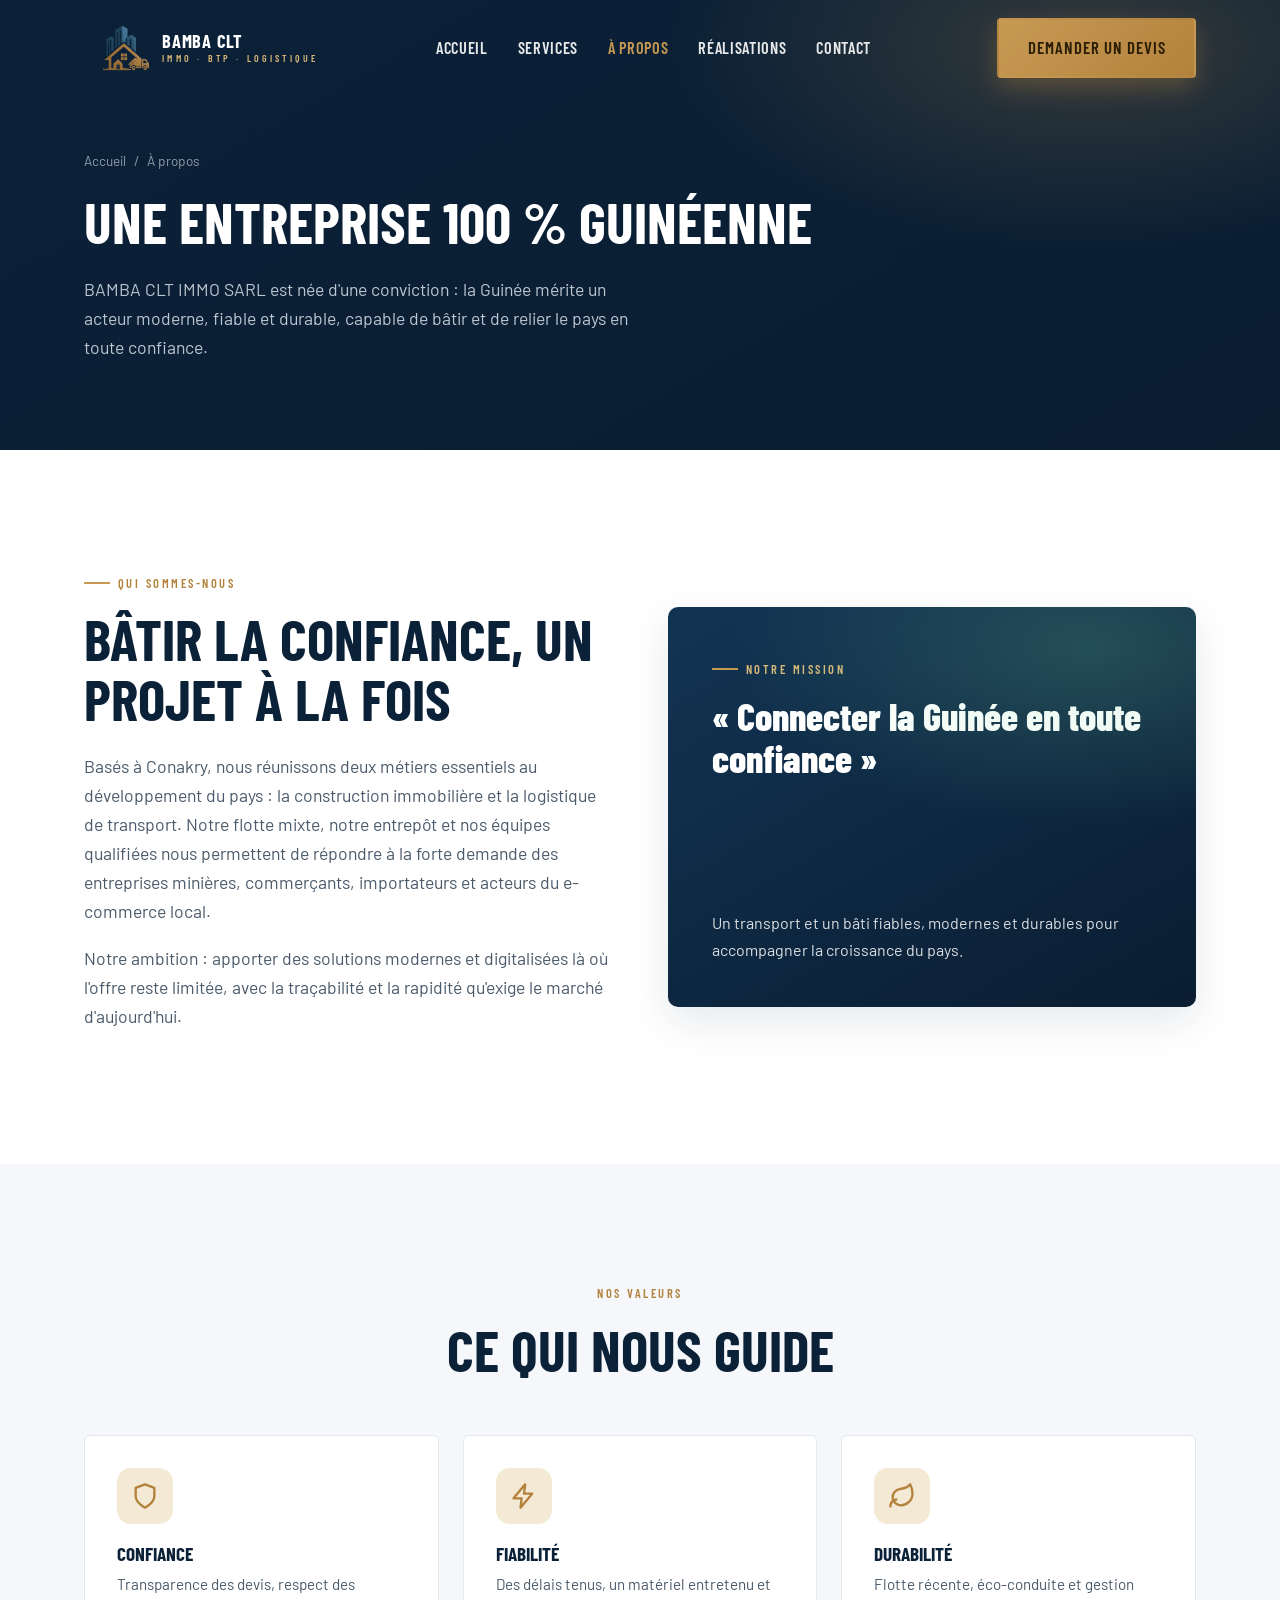
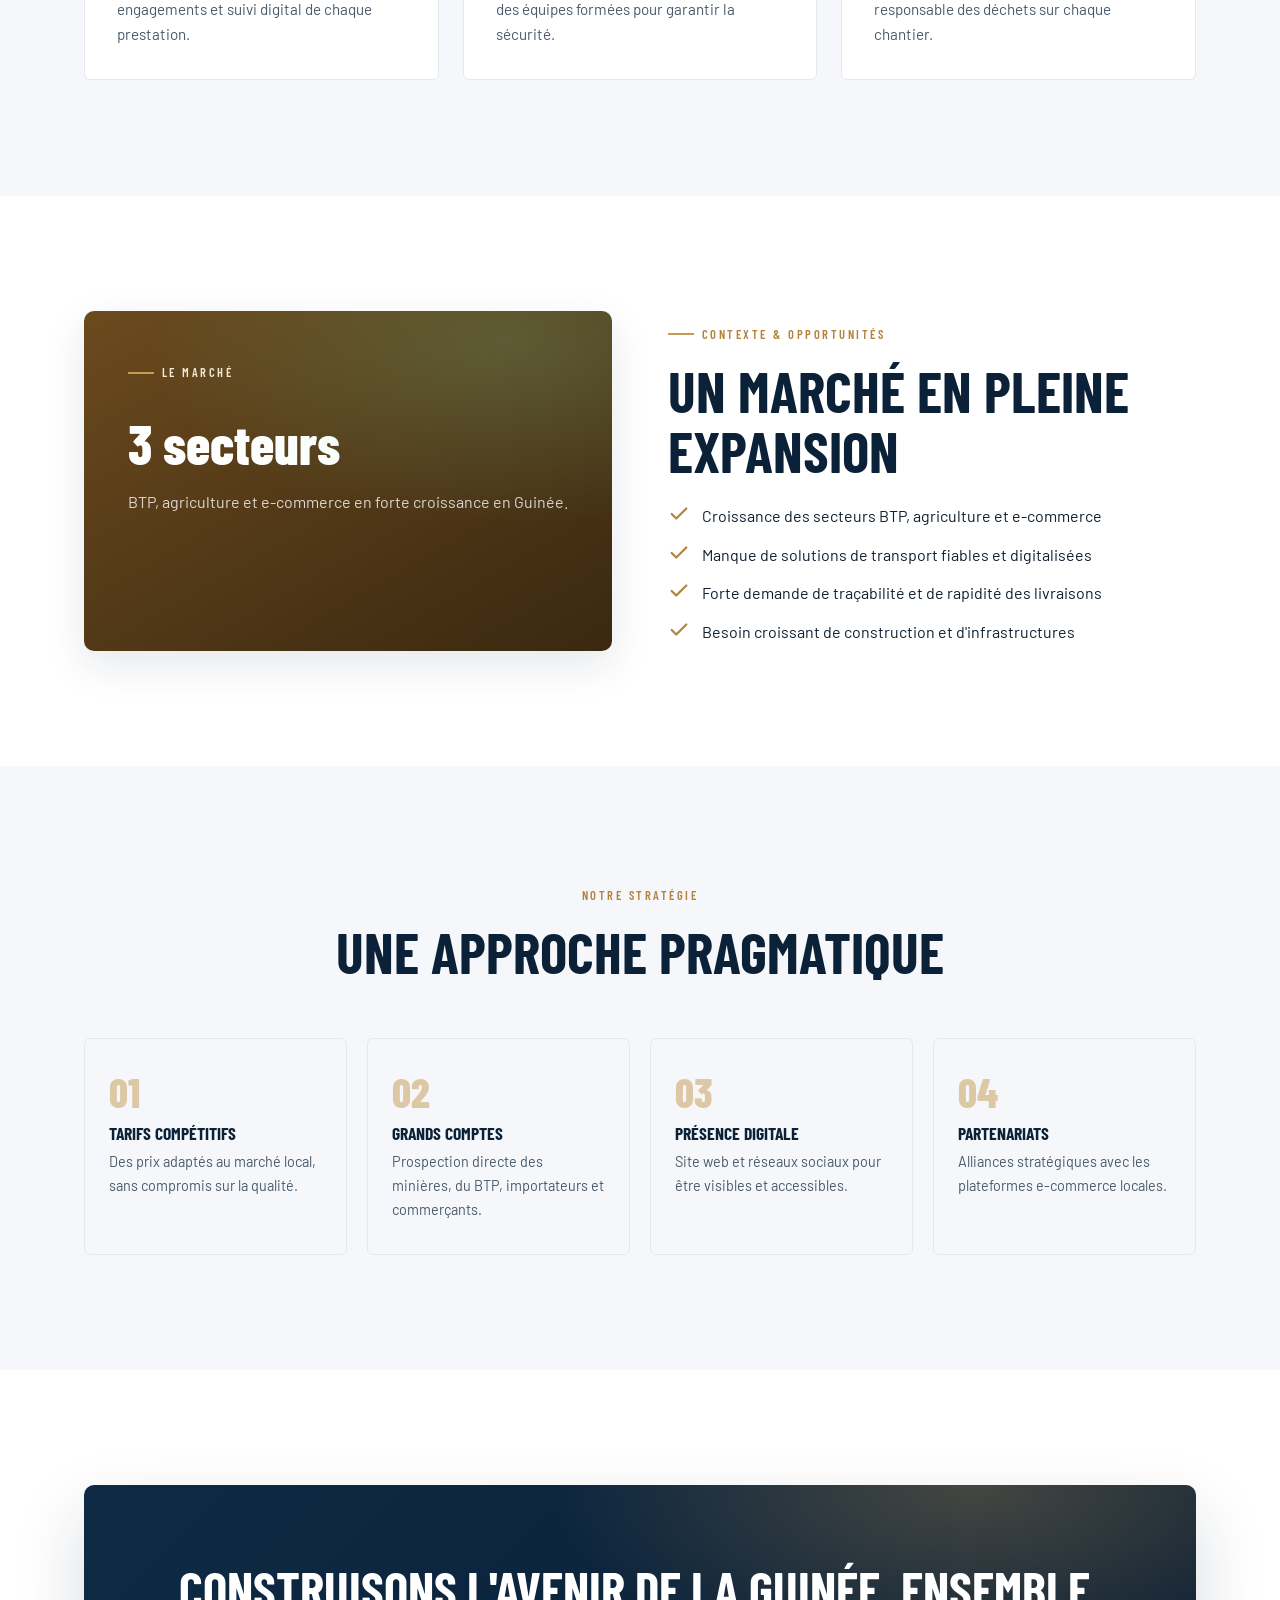
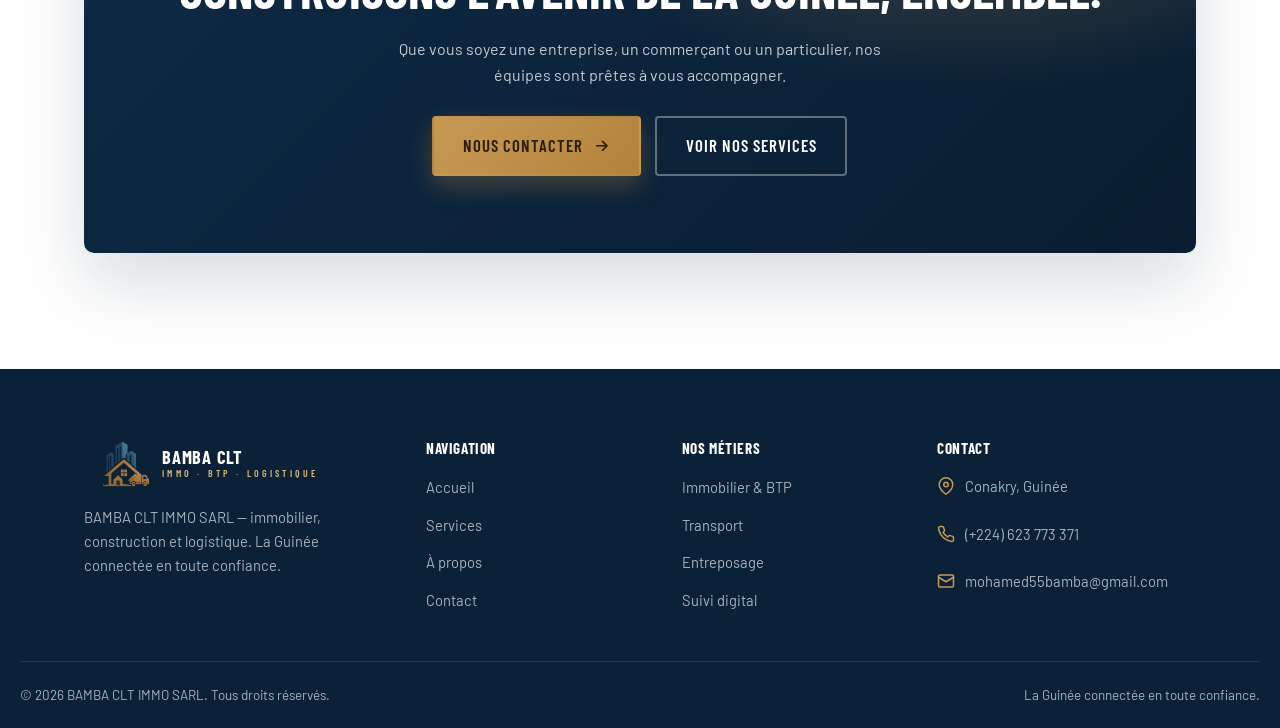
==== commit 17853f1f: "feat: intégration du vrai logo BAMBA CLT - Emblème détouré (immeubles + maison + camion) utilisé dan" ====
--- a/a-propos.html
+++ b/a-propos.html
@@ -5,7 +5,7 @@
 <meta name="viewport" content="width=device-width, initial-scale=1.0">
 <title>À propos — BAMBA CLT</title>
 <meta name="description" content="BAMBA CLT IMMO SARL, entreprise 100% guinéenne basée à Conakry : notre vision, nos valeurs, notre engagement durable et notre stratégie.">
-<link rel="icon" type="image/png" href="assets/img/logo.png">
+<link rel="icon" type="image/png" href="assets/img/emblem.png">
 <link rel="canonical" href="https://www.bamba-logistique.com/a-propos.html">
 <meta property="og:type" content="website">
 <meta property="og:site_name" content="BAMBA CLT IMMO SARL">
@@ -29,7 +29,7 @@
 <header class="site-header">
   <div class="wrap nav">
     <a href="index.html" class="brand">
-      <span class="brand-mark"><svg viewBox="0 0 24 24" fill="none" stroke="currentColor" stroke-width="2" stroke-linecap="round" stroke-linejoin="round"><path d="M3 21h18"/><path d="M5 21V7l6-4 6 4v14"/><path d="M9 9h.01M9 13h.01M9 17h.01M15 9h.01M15 13h.01M15 17h.01"/></svg></span>
+      <img class="brand-logo" src="assets/img/emblem.png" alt="BAMBA CLT — emblème" width="120" height="83">
       <span class="brand-name"><b>BAMBA CLT</b><span>Immo &middot; BTP &middot; Logistique</span></span>
     </a>
     <nav class="nav-links">
@@ -167,7 +167,7 @@
   <div class="wrap footer-grid">
     <div class="footer-about">
       <a href="index.html" class="brand">
-        <span class="brand-mark"><svg viewBox="0 0 24 24" fill="none" stroke="currentColor" stroke-width="2" stroke-linecap="round" stroke-linejoin="round"><path d="M3 21h18"/><path d="M5 21V7l6-4 6 4v14"/><path d="M9 9h.01M9 13h.01M9 17h.01M15 9h.01M15 13h.01M15 17h.01"/></svg></span>
+        <img class="brand-logo" src="assets/img/emblem.png" alt="BAMBA CLT — emblème" width="120" height="83">
         <span class="brand-name"><b>BAMBA CLT</b><span>Immo &middot; BTP &middot; Logistique</span></span>
       </a>
       <p>BAMBA CLT IMMO SARL — immobilier, construction et logistique. La Guinée connectée en toute confiance.</p>
--- a/assets/css/style.css
+++ b/assets/css/style.css
@@ -85,6 +85,7 @@
   cursor: pointer;
   transition: transform .3s var(--ease), box-shadow .3s var(--ease), background .3s, color .3s, border-color .3s;
   will-change: transform;
+  white-space: nowrap;
 }
 .btn svg { width: 1.05em; height: 1.05em; }
 .btn-gold {
@@ -114,6 +115,8 @@
 }
 .nav { display: flex; align-items: center; justify-content: space-between; gap: 24px; }
 .brand { display: flex; align-items: center; gap: 12px; font-family: var(--ff-head); font-weight: 800; }
+.brand-logo { height: 46px; width: auto; flex: none; display: block; transition: height .4s var(--ease); }
+.scrolled .brand-logo { height: 40px; }
 .brand-mark {
   width: 42px; height: 42px; border-radius: 11px; flex: none;
   background: linear-gradient(140deg, var(--gold-500), var(--gold-600));
@@ -121,15 +124,16 @@
   box-shadow: 0 6px 16px rgba(179,130,61,.4);
 }
 .brand-mark svg { width: 24px; height: 24px; }
-.brand-name { display: flex; flex-direction: column; line-height: 1; }
+.brand-name { display: flex; flex-direction: column; line-height: 1; white-space: nowrap; }
 .brand-name b { font-size: 1.15rem; letter-spacing: .04em; color: #fff; transition: color .4s; }
 .brand-name span { font-size: .62rem; letter-spacing: .32em; text-transform: uppercase; color: var(--gold-400); font-weight: 600; margin-top: 3px; }
 .scrolled .brand-name b { color: var(--navy-900); }
 
-.nav-links { display: flex; align-items: center; gap: 6px; }
+.nav-links { display: flex; align-items: center; gap: 4px; }
 .nav-links a {
-  font-family: var(--ff-head); font-weight: 500; font-size: .92rem;
-  color: rgba(255,255,255,.9); padding: .5em .9em; border-radius: 999px;
+  font-family: var(--ff-head); font-weight: 600; font-size: 1.02rem;
+  text-transform: uppercase; letter-spacing: .04em; white-space: nowrap;
+  color: rgba(255,255,255,.9); padding: .45em .8em; border-radius: 6px;
   transition: color .3s, background .3s;
 }
 .scrolled .nav-links a { color: var(--slate); }
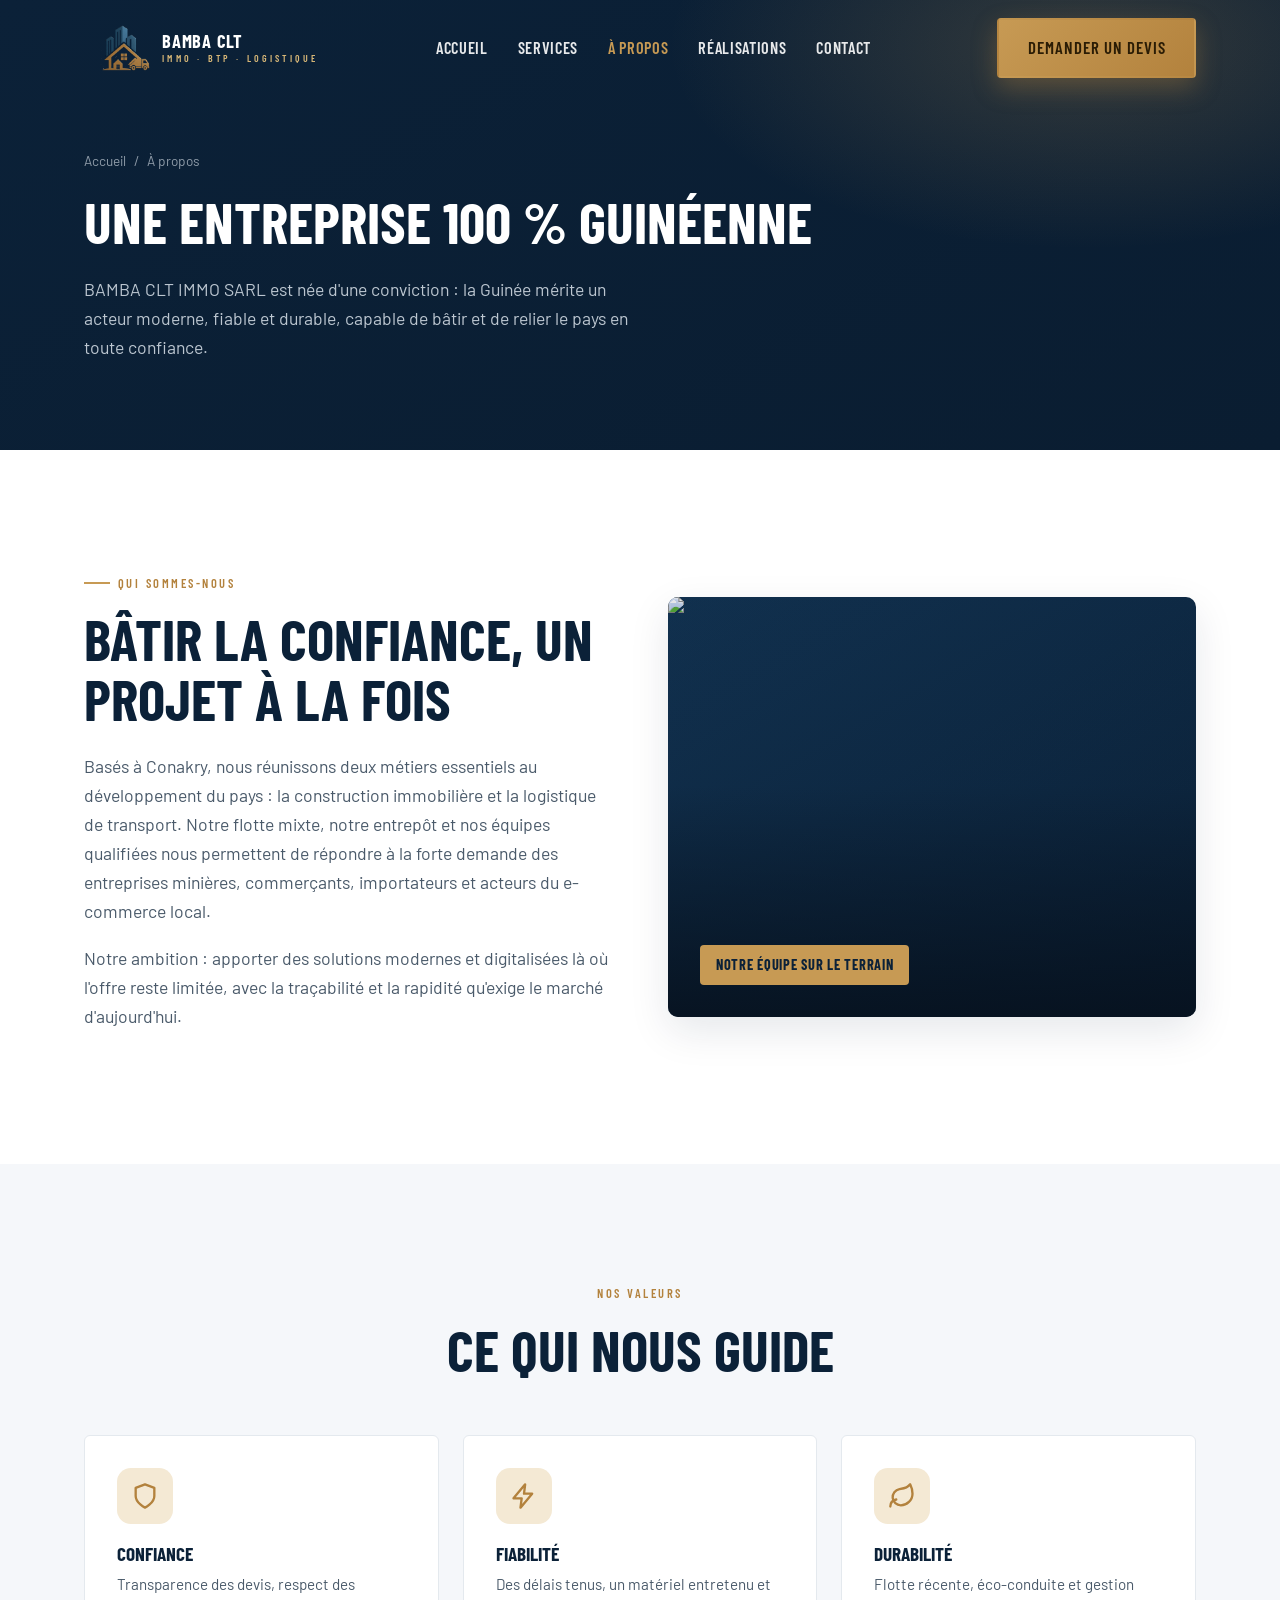
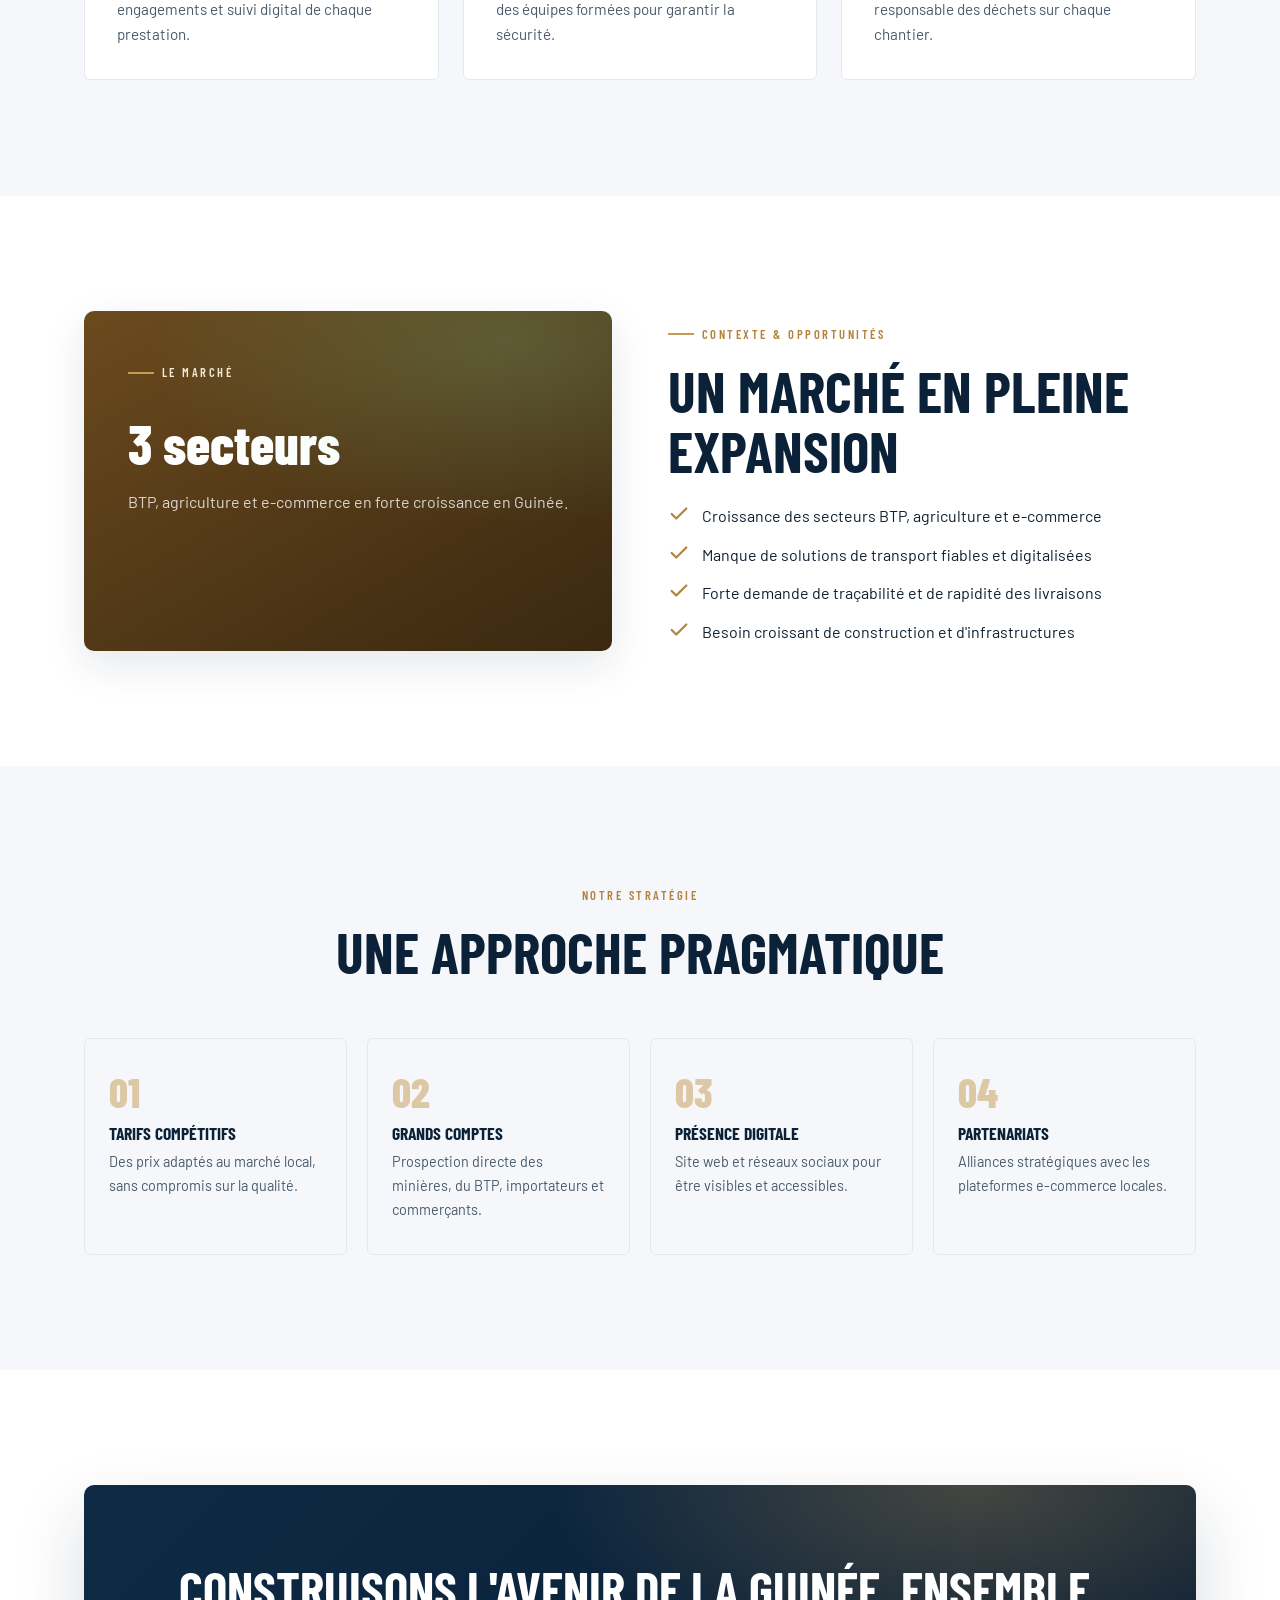
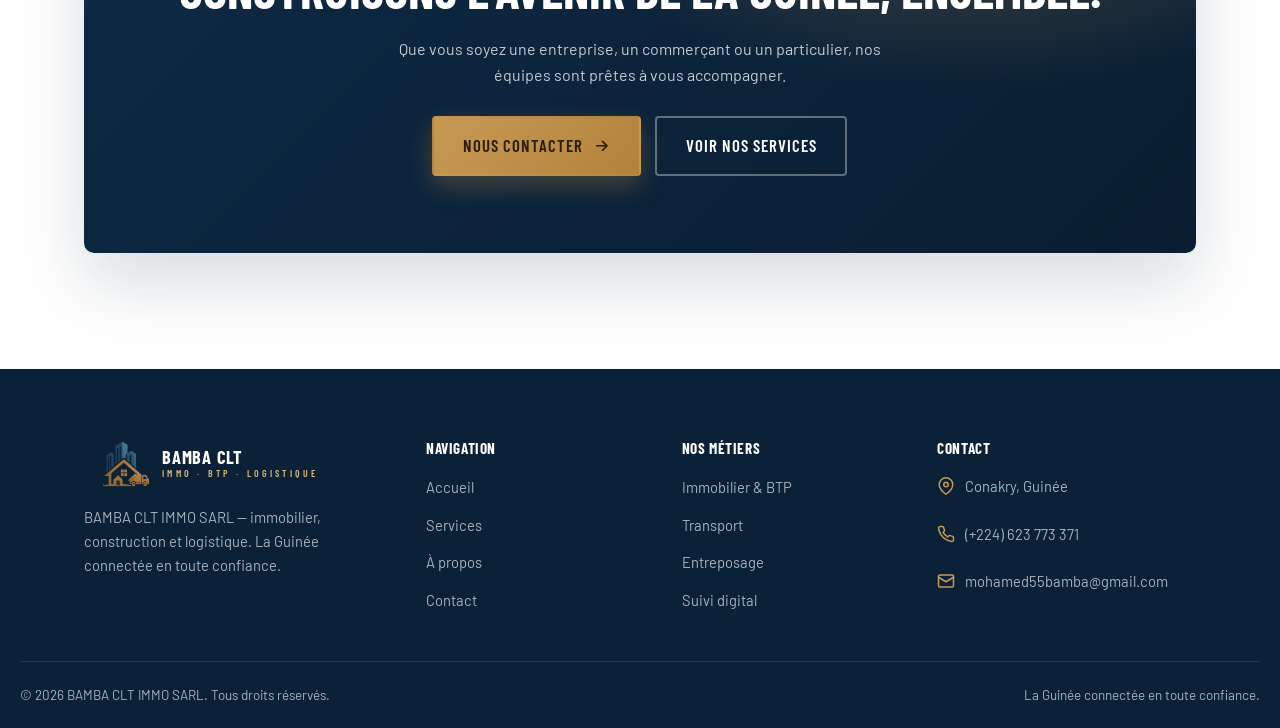
==== commit 0d7254ce: "feat: site photo-led avec vraies photographies (rendu naturel) - Hero plein écran avec photo de chan" ====
--- a/a-propos.html
+++ b/a-propos.html
@@ -71,13 +71,7 @@
       <p class="section-sub">Basés à Conakry, nous réunissons deux métiers essentiels au développement du pays : la construction immobilière et la logistique de transport. Notre flotte mixte, notre entrepôt et nos équipes qualifiées nous permettent de répondre à la forte demande des entreprises minières, commerçants, importateurs et acteurs du e-commerce local.</p>
       <p class="section-sub">Notre ambition : apporter des solutions modernes et digitalisées là où l'offre reste limitée, avec la traçabilité et la rapidité qu'exige le marché d'aujourd'hui.</p>
     </div>
-    <div class="eco-visual d1" data-reveal style="background:linear-gradient(150deg,var(--navy-700),#0a1d31)">
-      <div>
-        <span class="kicker" style="color:var(--gold-400)">Notre mission</span>
-        <div class="big" style="font-size:2.4rem;line-height:1.1">« Connecter la Guinée en toute confiance »</div>
-      </div>
-      <p style="position:relative;color:rgba(255,255,255,.85);margin:0">Un transport et un bâti fiables, modernes et durables pour accompagner la croissance du pays.</p>
-    </div>
+    <div class="svc-media d1" data-reveal><img class="media-img" data-photo="equipe" alt="Équipe BAMBA CLT sur le terrain"><span class="tag">Notre équipe sur le terrain</span></div>
   </div>
 </section>
 
--- a/assets/css/style.css
+++ b/assets/css/style.css
@@ -146,26 +146,24 @@
 .scrolled .nav-toggle span { background: var(--navy-900); }
 .nav-toggle span + span { margin-top: 6px; }
 
+/* ---------- Shared cover image ---------- */
+.media-img { position: absolute; inset: 0; width: 100%; height: 100%; object-fit: cover; z-index: 0; opacity: 0; transition: opacity .8s var(--ease); color: transparent; font-size: 0; }
+.media-img[src] { opacity: 1; }
+
 /* ---------- Hero ---------- */
 .hero {
   position: relative; min-height: 100vh;
   display: flex; align-items: center;
   color: #fff; overflow: hidden;
+  background: linear-gradient(160deg, var(--navy-900) 0%, #0a1d31 55%, #08182a 100%);
+}
+.hero-overlay {
+  content: ""; position: absolute; inset: 0; z-index: 1; pointer-events: none;
   background:
-    radial-gradient(1200px 600px at 78% 12%, rgba(199,154,84,.28), transparent 60%),
-    radial-gradient(900px 500px at 8% 90%, rgba(42,99,148,.4), transparent 60%),
-    linear-gradient(160deg, var(--navy-900) 0%, #0a1d31 55%, #08182a 100%);
-}
-.hero::after {
-  content: ""; position: absolute; inset: 0;
-  background-image:
-    linear-gradient(rgba(255,255,255,.04) 1px, transparent 1px),
-    linear-gradient(90deg, rgba(255,255,255,.04) 1px, transparent 1px);
-  background-size: 64px 64px;
-  mask-image: radial-gradient(circle at 50% 40%, #000 0%, transparent 78%);
-  pointer-events: none;
-}
-.hero-inner { position: relative; z-index: 2; display: grid; grid-template-columns: 1.15fr .85fr; gap: 48px; align-items: center; width: 100%; padding-block: 130px 90px; }
+    linear-gradient(90deg, rgba(8,20,34,.92) 0%, rgba(8,20,34,.78) 42%, rgba(8,20,34,.35) 100%),
+    linear-gradient(0deg, rgba(8,20,34,.85) 0%, transparent 45%);
+}
+.hero-inner { position: relative; z-index: 2; width: 100%; max-width: 820px; padding-block: 150px 110px; }
 .eyebrow {
   display: inline-flex; align-items: center; gap: 10px;
   font-family: var(--ff-head); font-weight: 600; font-size: .78rem;
@@ -241,16 +239,19 @@
 }
 .division.btp { background: linear-gradient(150deg, #123454, #0b2138); }
 .division.logi { background: linear-gradient(150deg, #1a4a75, #0e2a45); }
-.division::before {
-  content: ""; position: absolute; inset: 0; z-index: -1; opacity: .5;
-  background-repeat: no-repeat; background-position: top -30px right -30px; background-size: 240px;
-}
+.division .media-img { z-index: 0; transition: opacity .8s var(--ease), transform .7s var(--ease); }
+.division:hover .media-img { transform: scale(1.06); }
+.division::after {
+  content: ""; position: absolute; inset: 0; z-index: 1; pointer-events: none;
+  background: linear-gradient(0deg, rgba(6,16,28,.94) 8%, rgba(6,16,28,.55) 48%, rgba(6,16,28,.15) 100%);
+}
+.division h3, .division p, .division ul, .division .link { position: relative; z-index: 2; }
 .division .badge {
-  position: absolute; top: 34px; left: 44px;
-  width: 62px; height: 62px; border-radius: 16px;
+  position: absolute; top: 30px; left: 30px; z-index: 3;
+  width: 58px; height: 58px; border-radius: 14px;
   background: linear-gradient(140deg, var(--gold-500), var(--gold-600));
   display: grid; place-items: center; color: var(--navy-900);
-  box-shadow: 0 10px 26px rgba(0,0,0,.3);
+  box-shadow: 0 10px 26px rgba(0,0,0,.4);
 }
 .division .badge svg { width: 34px; height: 34px; }
 .division h3 { color: #fff; font-size: 1.65rem; margin-bottom: 8px; }
@@ -389,8 +390,10 @@
 /* ---------- Detail service blocks ---------- */
 .svc-block { display: grid; grid-template-columns: 1fr 1fr; gap: 48px; align-items: center; }
 .svc-block.rev .svc-media { order: 2; }
-.svc-media { border-radius: var(--radius-lg); min-height: 360px; box-shadow: var(--shadow-md); position: relative; overflow: hidden; color: #fff; display: flex; align-items: flex-end; padding: 32px; }
-.svc-media .tag { background: rgba(11,33,56,.7); backdrop-filter: blur(6px); padding: 8px 16px; border-radius: 999px; font-family: var(--ff-head); font-weight: 600; font-size: .85rem; }
+.svc-media { border-radius: var(--radius-lg); min-height: 420px; box-shadow: var(--shadow-md); position: relative; overflow: hidden; color: #fff; display: flex; align-items: flex-end; padding: 32px; background: linear-gradient(150deg, #123454, #0b2138); }
+.svc-media .media-img { z-index: 0; }
+.svc-media::after { content: ""; position: absolute; inset: 0; z-index: 1; background: linear-gradient(0deg, rgba(6,16,28,.85) 0%, rgba(6,16,28,.1) 55%); pointer-events: none; }
+.svc-media .tag { position: relative; z-index: 2; background: var(--gold-500); color: var(--navy-900); padding: 8px 16px; border-radius: 4px; font-family: var(--ff-head); font-weight: 700; text-transform: uppercase; letter-spacing: .05em; font-size: .9rem; }
 .svc-media.m1 { background: linear-gradient(150deg, #123454, #0b2138); }
 .svc-media.m2 { background: linear-gradient(150deg, #1a4a75, #0e2a45); }
 .svc-media.m3 { background: linear-gradient(150deg, #0f3d29, #08281b); }
@@ -442,19 +445,15 @@
   color: #fff; box-shadow: var(--shadow-sm); isolation: isolate;
   transition: transform .4s var(--ease), box-shadow .4s;
 }
+.proj-card { background: linear-gradient(150deg, #123454, #0b2138); }
 .proj-card:hover { transform: translateY(-8px); box-shadow: var(--shadow-md); }
-.proj-card::before { content: ""; position: absolute; inset: 0; z-index: -2; background-size: cover; background-position: center; transition: transform .6s var(--ease); }
-.proj-card:hover::before { transform: scale(1.08); }
-.proj-card::after { content: ""; position: absolute; inset: 0; z-index: -1; background: linear-gradient(180deg, rgba(11,33,56,.05) 0%, rgba(11,33,56,.35) 45%, rgba(8,24,42,.92) 100%); }
-.proj-card.p1::before { background: linear-gradient(150deg, #1a4a75, #0b2138); }
-.proj-card.p2::before { background: linear-gradient(150deg, #6b4a1e, #2a1c05); }
-.proj-card.p3::before { background: linear-gradient(150deg, #0f3d29, #08281b); }
-.proj-card.p4::before { background: linear-gradient(150deg, #123454, #0e2a45); }
-.proj-card.p5::before { background: linear-gradient(150deg, #2a6394, #10314f); }
-.proj-card.p6::before { background: linear-gradient(150deg, #8a5a22, #3a2810); }
-.proj-cat { align-self: flex-start; font-family: var(--ff-head); font-weight: 600; font-size: .72rem; letter-spacing: .12em; text-transform: uppercase; padding: 6px 12px; border-radius: 999px; background: rgba(199,154,84,.9); color: var(--navy-900); margin-bottom: auto; }
-.proj-card h3 { color: #fff; font-size: 1.25rem; margin: 16px 0 4px; }
-.proj-card p { color: rgba(233,240,247,.82); font-size: .9rem; margin: 0; }
+.proj-card .media-img { z-index: 0; transition: opacity .8s var(--ease), transform .7s var(--ease); }
+.proj-card:hover .media-img { transform: scale(1.08); }
+.proj-card::after { content: ""; position: absolute; inset: 0; z-index: 1; pointer-events: none; background: linear-gradient(180deg, rgba(6,16,28,.12) 0%, rgba(6,16,28,.45) 48%, rgba(6,16,28,.94) 100%); }
+.proj-cat, .proj-card h3, .proj-card p { position: relative; z-index: 2; }
+.proj-cat { align-self: flex-start; font-family: var(--ff-head); font-weight: 600; font-size: .78rem; letter-spacing: .1em; text-transform: uppercase; padding: 6px 12px; border-radius: 4px; background: var(--gold-500); color: var(--navy-900); margin-bottom: auto; }
+.proj-card h3 { color: #fff; font-size: 1.4rem; margin: 16px 0 4px; }
+.proj-card p { color: rgba(233,240,247,.85); font-size: .92rem; margin: 0; }
 
 /* ---------- FAQ accordion ---------- */
 .faq { max-width: 820px; margin-inline: auto; display: grid; gap: 14px; }
